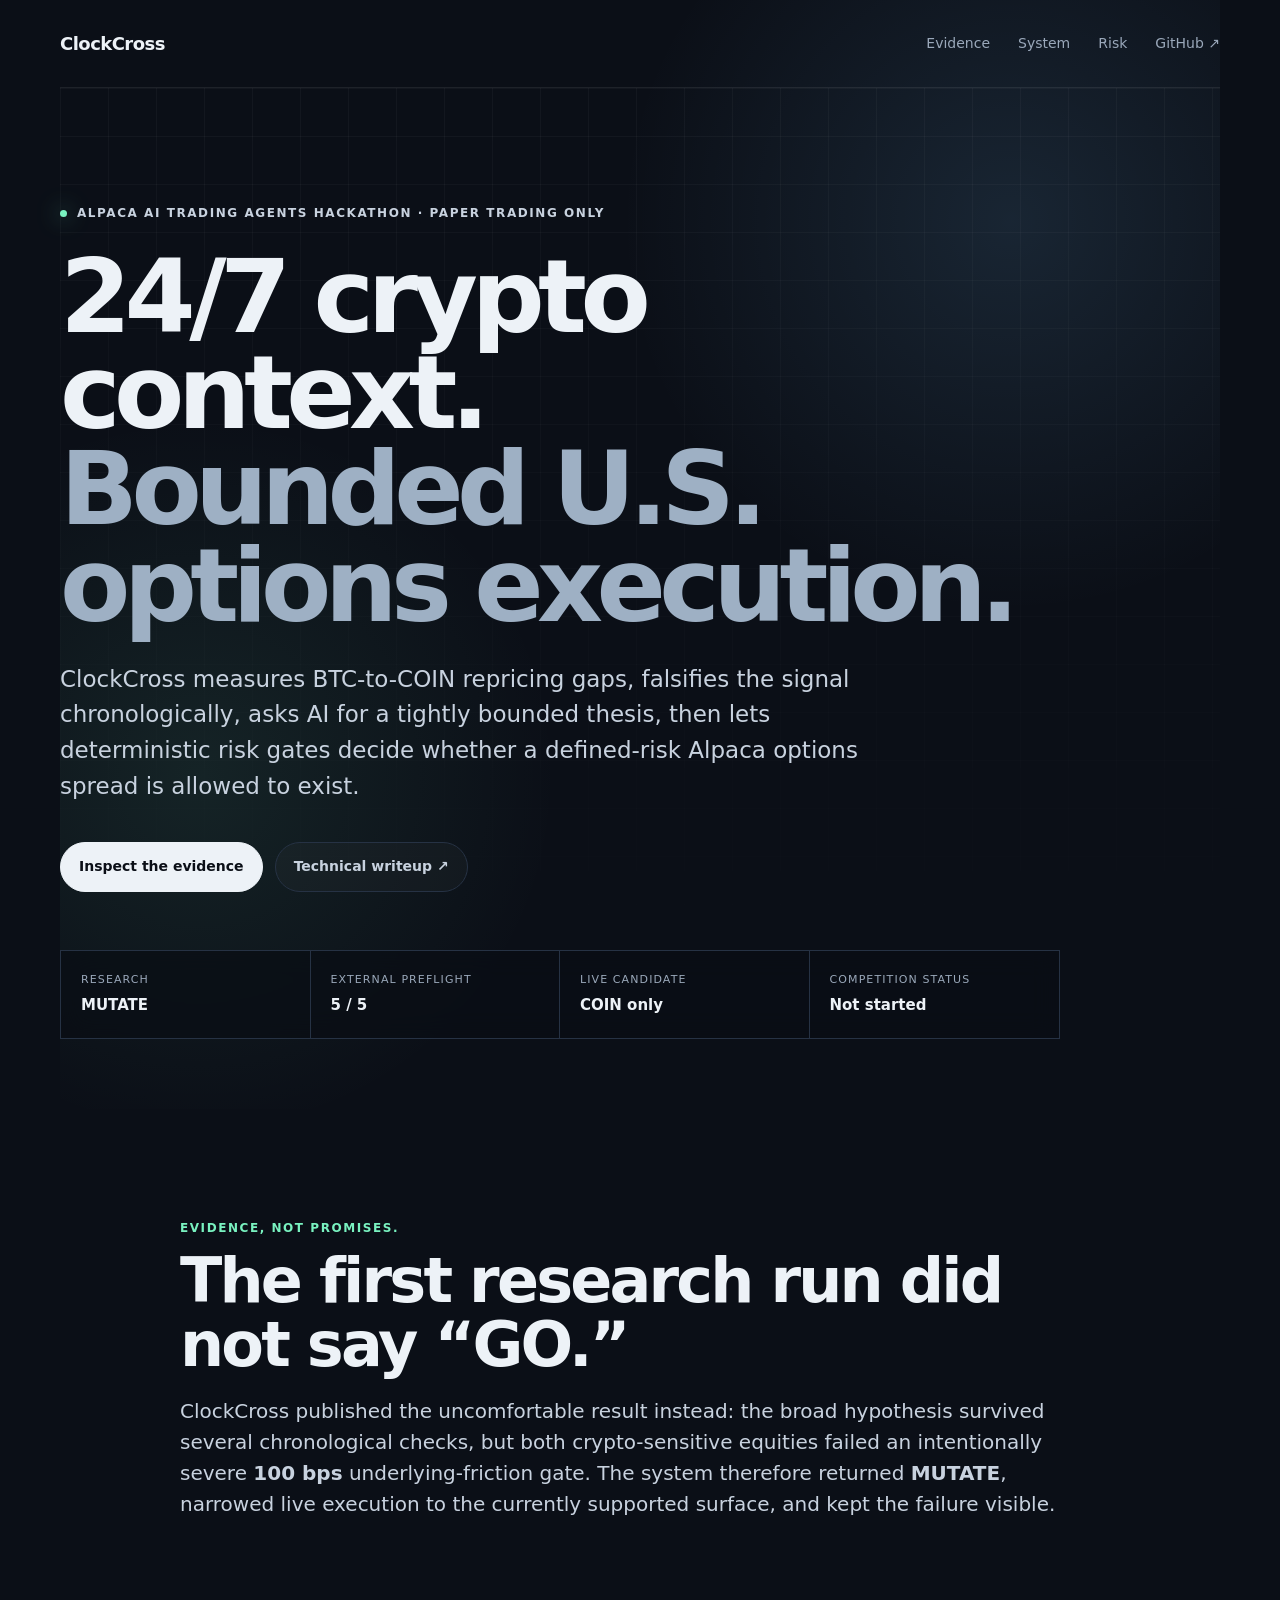
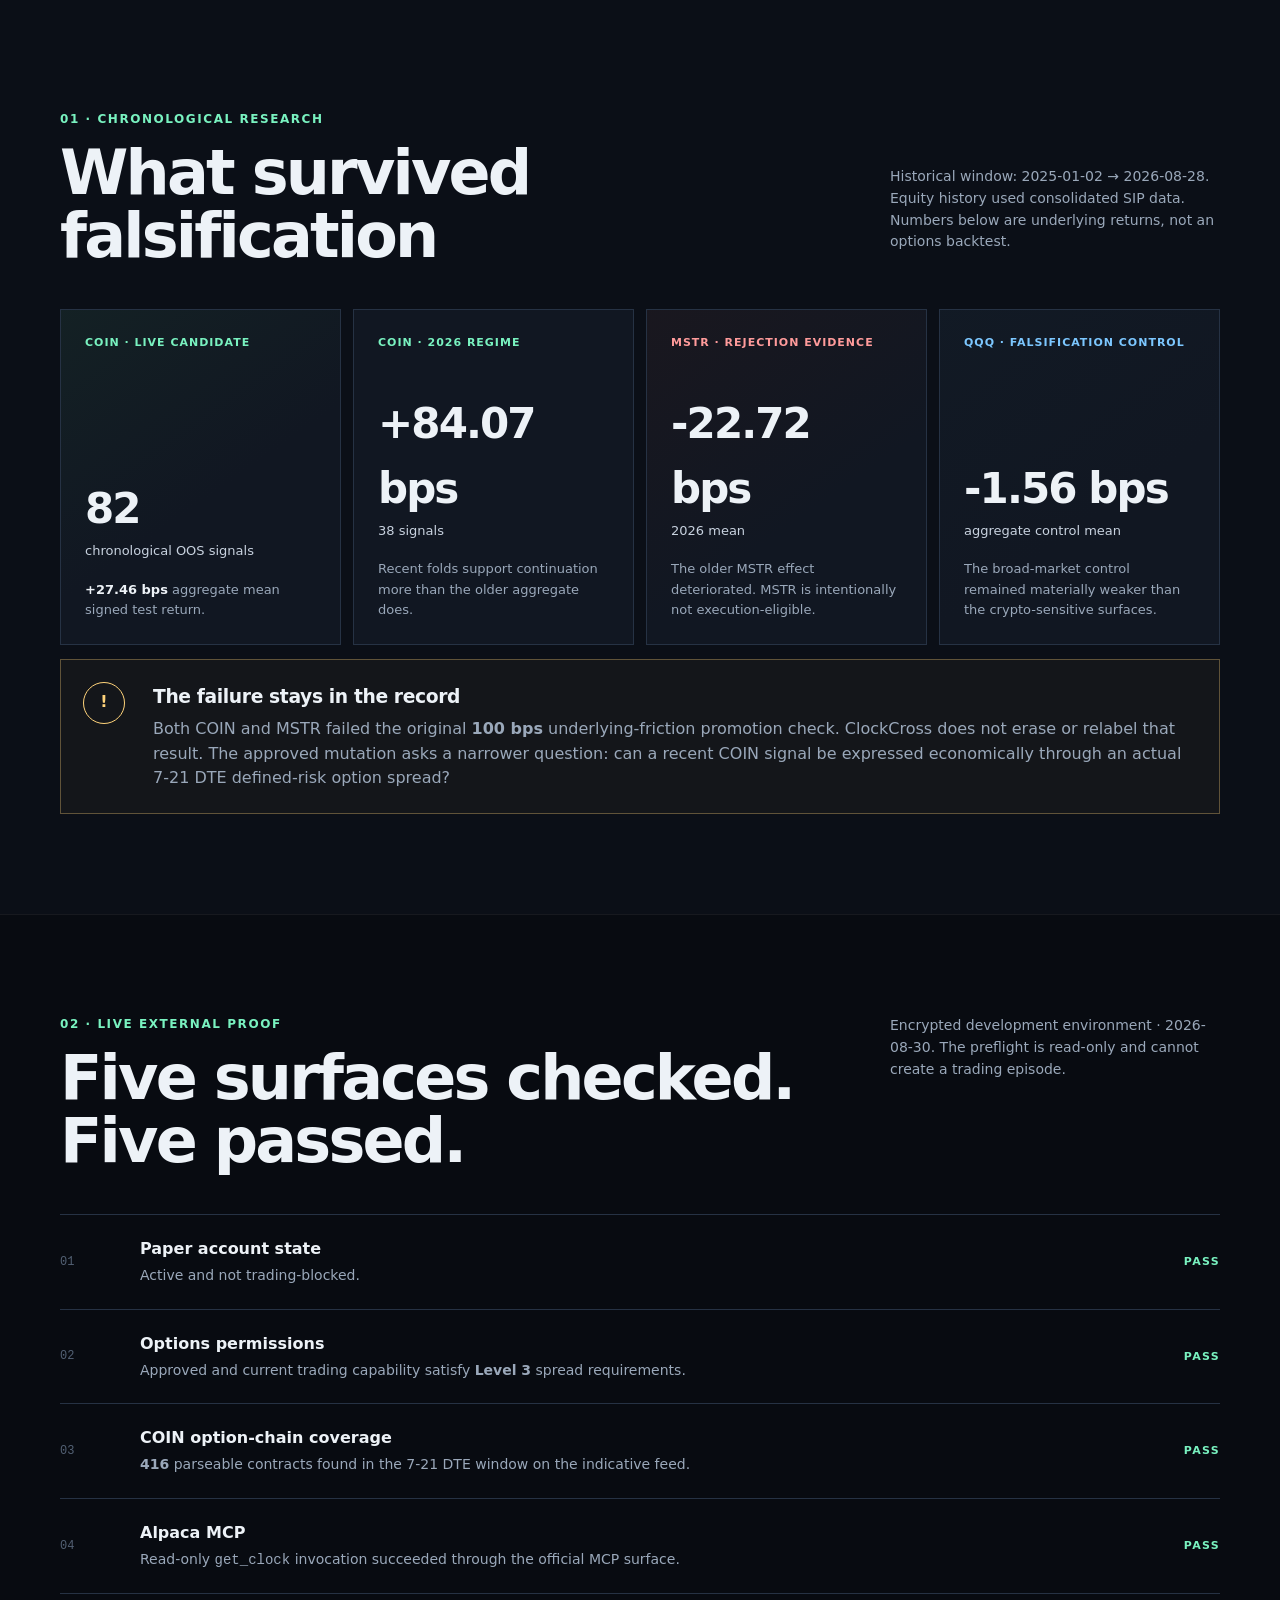
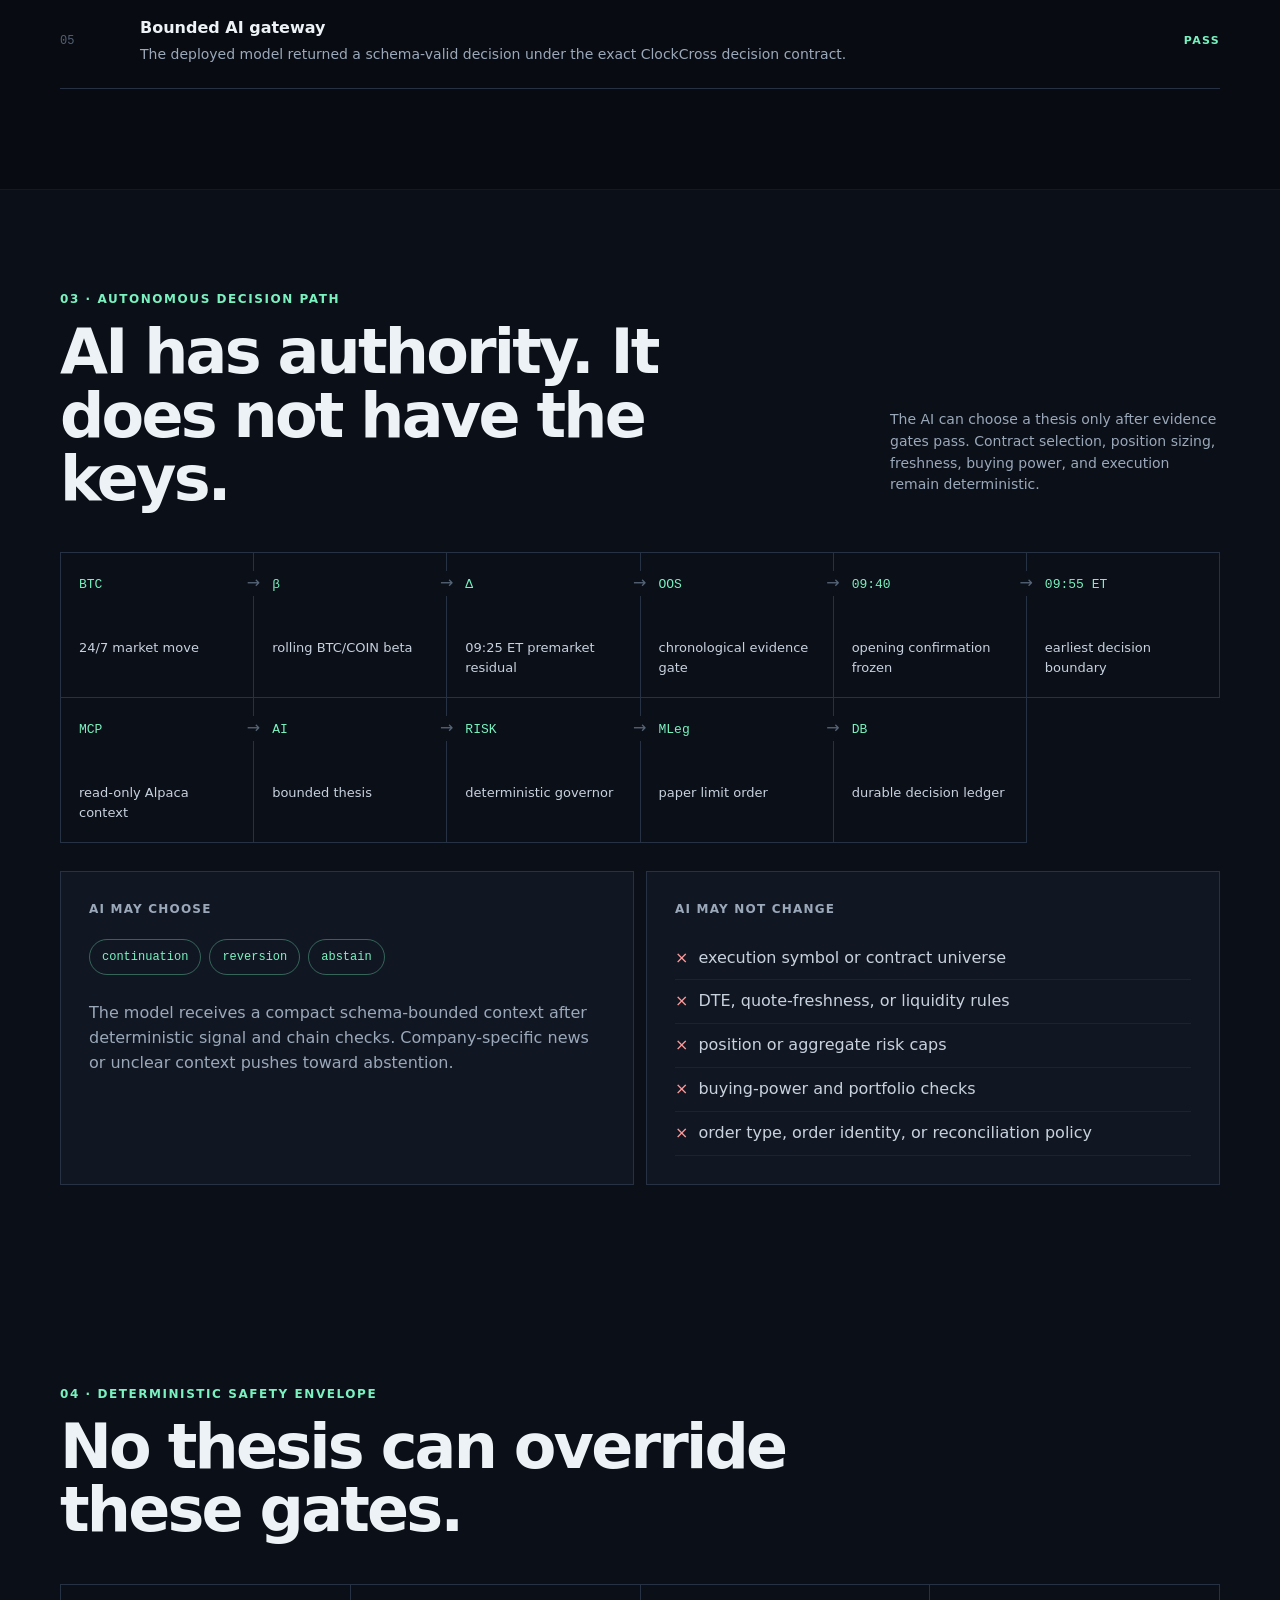
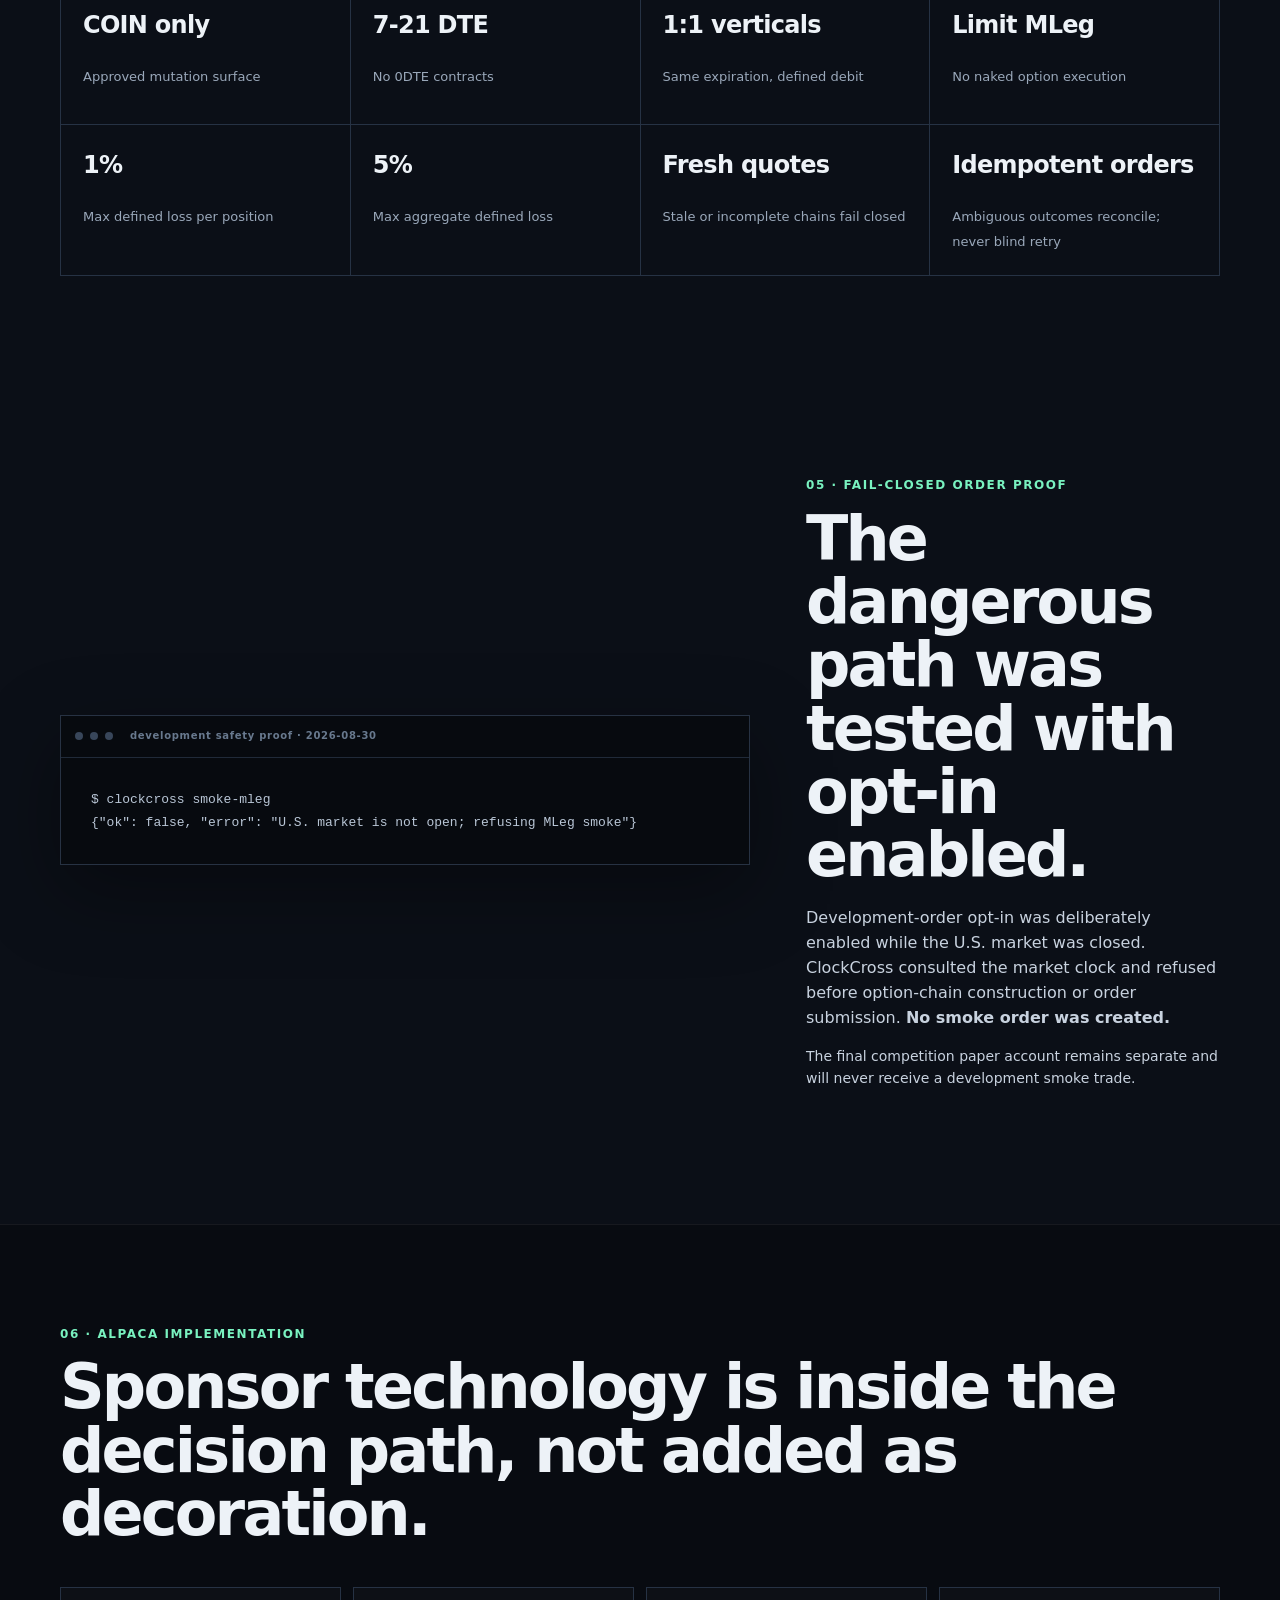
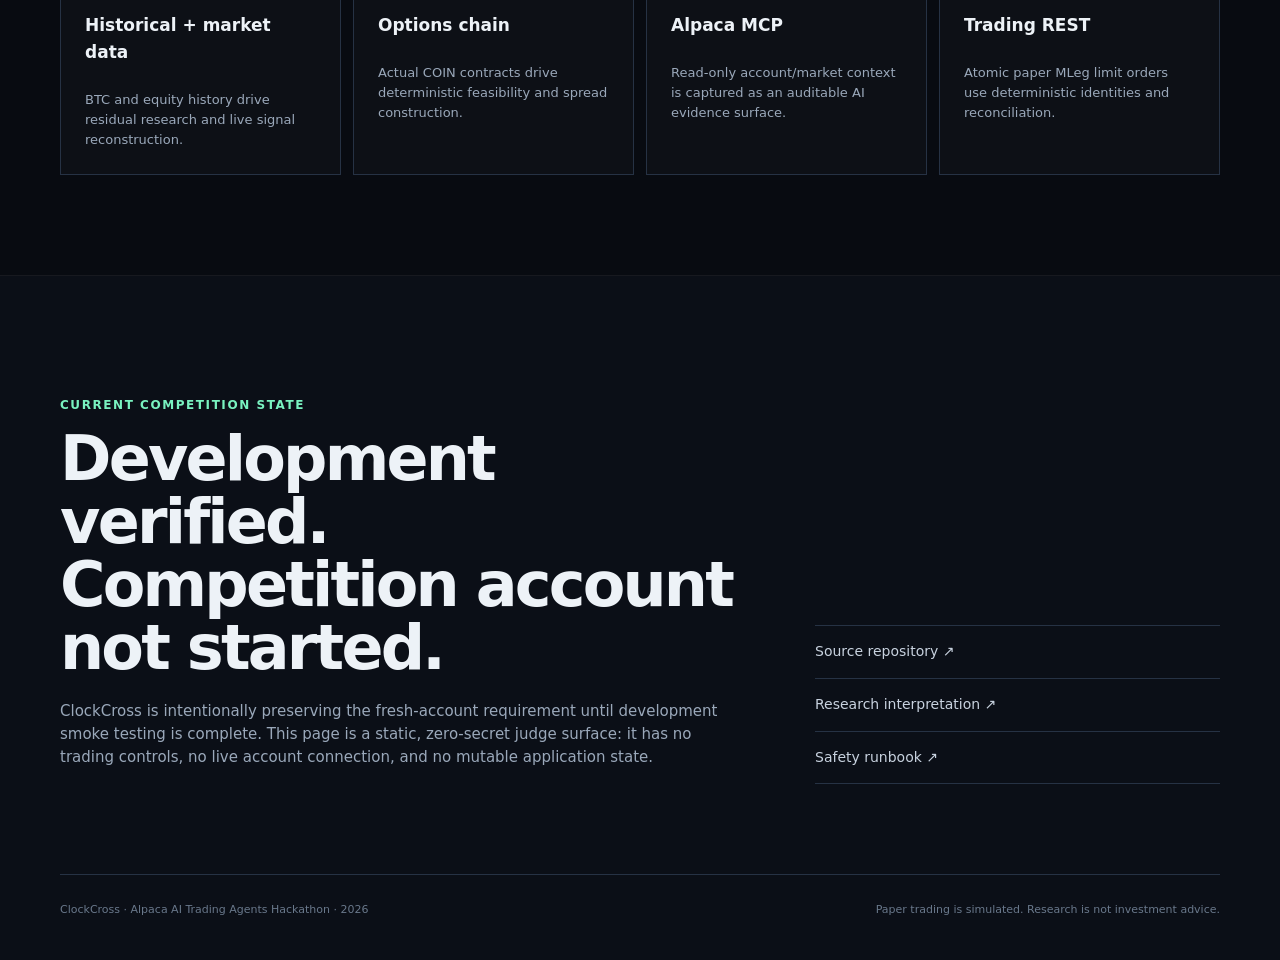
==== deploy/cloudflare-demo/public/index.html @ ad6d2a47 "feat: add zero-secret Cloudflare judge demo" ====
<!doctype html>
<html lang="en">
<head>
  <meta charset="utf-8">
  <meta name="viewport" content="width=device-width, initial-scale=1">
  <meta name="description" content="ClockCross: an evidence-first autonomous COIN options agent built for the Alpaca AI Trading Agents Hackathon.">
  <meta name="theme-color" content="#0b0f17">
  <title>ClockCross — Evidence-First Autonomous Options Agent</title>
  <link rel="stylesheet" href="./styles.css">
</head>
<body>
  <main>
    <header class="hero shell">
      <nav class="topbar" aria-label="Project links">
        <a class="brand" href="#top" aria-label="ClockCross home">ClockCross</a>
        <div class="nav-links">
          <a href="#evidence">Evidence</a>
          <a href="#system">System</a>
          <a href="#risk">Risk</a>
          <a href="https://github.com/AKzar1el/clockcross" rel="noreferrer">GitHub ↗</a>
        </div>
      </nav>

      <section id="top" class="hero-copy">
        <div class="eyebrow"><span class="dot"></span> Alpaca AI Trading Agents Hackathon · paper trading only</div>
        <h1>24/7 crypto context.<br><span>Bounded U.S. options execution.</span></h1>
        <p class="lede">ClockCross measures BTC-to-COIN repricing gaps, falsifies the signal chronologically, asks AI for a tightly bounded thesis, then lets deterministic risk gates decide whether a defined-risk Alpaca options spread is allowed to exist.</p>
        <div class="hero-actions">
          <a class="primary" href="#evidence">Inspect the evidence</a>
          <a class="secondary" href="https://github.com/AKzar1el/clockcross/blob/feat/clockcross-core/docs/ONE_PAGE_WRITEUP.md" rel="noreferrer">Technical writeup ↗</a>
        </div>
        <div class="status-strip" aria-label="Project status">
          <div><span class="label">Research</span><strong>MUTATE</strong></div>
          <div><span class="label">External preflight</span><strong>5 / 5</strong></div>
          <div><span class="label">Live candidate</span><strong>COIN only</strong></div>
          <div><span class="label">Competition status</span><strong>Not started</strong></div>
        </div>
      </section>
    </header>

    <section class="shell statement">
      <p class="kicker">Evidence, not promises.</p>
      <h2>The first research run did not say “GO.”</h2>
      <p>ClockCross published the uncomfortable result instead: the broad hypothesis survived several chronological checks, but both crypto-sensitive equities failed an intentionally severe <strong>100 bps</strong> underlying-friction gate. The system therefore returned <strong>MUTATE</strong>, narrowed live execution to the currently supported surface, and kept the failure visible.</p>
    </section>

    <section id="evidence" class="shell section">
      <div class="section-head">
        <div>
          <p class="kicker">01 · Chronological research</p>
          <h2>What survived falsification</h2>
        </div>
        <p class="section-note">Historical window: 2025-01-02 → 2026-08-28. Equity history used consolidated SIP data. Numbers below are underlying returns, not an options backtest.</p>
      </div>

      <div class="metric-grid">
        <article class="metric featured">
          <span class="metric-tag positive">COIN · live candidate</span>
          <strong>82</strong>
          <span>chronological OOS signals</span>
          <p><b>+27.46 bps</b> aggregate mean signed test return.</p>
        </article>
        <article class="metric">
          <span class="metric-tag positive">COIN · 2026 regime</span>
          <strong>+84.07 bps</strong>
          <span>38 signals</span>
          <p>Recent folds support continuation more than the older aggregate does.</p>
        </article>
        <article class="metric negative-card">
          <span class="metric-tag negative">MSTR · rejection evidence</span>
          <strong>-22.72 bps</strong>
          <span>2026 mean</span>
          <p>The older MSTR effect deteriorated. MSTR is intentionally not execution-eligible.</p>
        </article>
        <article class="metric control-card">
          <span class="metric-tag neutral">QQQ · falsification control</span>
          <strong>-1.56 bps</strong>
          <span>aggregate control mean</span>
          <p>The broad-market control remained materially weaker than the crypto-sensitive surfaces.</p>
        </article>
      </div>

      <div class="disclosure">
        <div class="disclosure-icon">!</div>
        <div>
          <h3>The failure stays in the record</h3>
          <p>Both COIN and MSTR failed the original <strong>100 bps</strong> underlying-friction promotion check. ClockCross does not erase or relabel that result. The approved mutation asks a narrower question: can a recent COIN signal be expressed economically through an actual 7-21 DTE defined-risk option spread?</p>
        </div>
      </div>
    </section>

    <section class="dark-band">
      <div class="shell section">
        <div class="section-head compact">
          <div>
            <p class="kicker">02 · Live external proof</p>
            <h2>Five surfaces checked. Five passed.</h2>
          </div>
          <p class="section-note">Encrypted development environment · 2026-08-30. The preflight is read-only and cannot create a trading episode.</p>
        </div>
        <div class="proof-list">
          <div class="proof"><span>01</span><div><strong>Paper account state</strong><p>Active and not trading-blocked.</p></div><em>PASS</em></div>
          <div class="proof"><span>02</span><div><strong>Options permissions</strong><p>Approved and current trading capability satisfy <b>Level 3</b> spread requirements.</p></div><em>PASS</em></div>
          <div class="proof"><span>03</span><div><strong>COIN option-chain coverage</strong><p><b>416</b> parseable contracts found in the 7-21 DTE window on the indicative feed.</p></div><em>PASS</em></div>
          <div class="proof"><span>04</span><div><strong>Alpaca MCP</strong><p>Read-only <code>get_clock</code> invocation succeeded through the official MCP surface.</p></div><em>PASS</em></div>
          <div class="proof"><span>05</span><div><strong>Bounded AI gateway</strong><p>The deployed model returned a schema-valid decision under the exact ClockCross decision contract.</p></div><em>PASS</em></div>
        </div>
      </div>
    </section>

    <section id="system" class="shell section">
      <div class="section-head">
        <div>
          <p class="kicker">03 · Autonomous decision path</p>
          <h2>AI has authority. It does not have the keys.</h2>
        </div>
        <p class="section-note">The AI can choose a thesis only after evidence gates pass. Contract selection, position sizing, freshness, buying power, and execution remain deterministic.</p>
      </div>

      <ol class="flow" aria-label="ClockCross decision architecture">
        <li><span>BTC</span><p>24/7 market move</p></li>
        <li><span>β</span><p>rolling BTC/COIN beta</p></li>
        <li><span>Δ</span><p>09:25 ET premarket residual</p></li>
        <li><span>OOS</span><p>chronological evidence gate</p></li>
        <li><span>09:40</span><p>opening confirmation frozen</p></li>
        <li><span>09:55 ET</span><p>earliest decision boundary</p></li>
        <li><span>MCP</span><p>read-only Alpaca context</p></li>
        <li><span>AI</span><p>bounded thesis</p></li>
        <li><span>RISK</span><p>deterministic governor</p></li>
        <li><span>MLeg</span><p>paper limit order</p></li>
        <li><span>DB</span><p>durable decision ledger</p></li>
      </ol>

      <div class="authority-grid">
        <article>
          <p class="mini-title">AI may choose</p>
          <div class="pill-row"><span>continuation</span><span>reversion</span><span>abstain</span></div>
          <p>The model receives a compact schema-bounded context after deterministic signal and chain checks. Company-specific news or unclear context pushes toward abstention.</p>
        </article>
        <article>
          <p class="mini-title">AI may not change</p>
          <ul class="clean-list">
            <li>execution symbol or contract universe</li>
            <li>DTE, quote-freshness, or liquidity rules</li>
            <li>position or aggregate risk caps</li>
            <li>buying-power and portfolio checks</li>
            <li>order type, order identity, or reconciliation policy</li>
          </ul>
        </article>
      </div>
    </section>

    <section id="risk" class="shell section">
      <div class="section-head">
        <div>
          <p class="kicker">04 · Deterministic safety envelope</p>
          <h2>No thesis can override these gates.</h2>
        </div>
      </div>
      <div class="risk-grid">
        <div><strong>COIN only</strong><span>Approved mutation surface</span></div>
        <div><strong>7-21 DTE</strong><span>No 0DTE contracts</span></div>
        <div><strong>1:1 verticals</strong><span>Same expiration, defined debit</span></div>
        <div><strong>Limit MLeg</strong><span>No naked option execution</span></div>
        <div><strong>1%</strong><span>Max defined loss per position</span></div>
        <div><strong>5%</strong><span>Max aggregate defined loss</span></div>
        <div><strong>Fresh quotes</strong><span>Stale or incomplete chains fail closed</span></div>
        <div><strong>Idempotent orders</strong><span>Ambiguous outcomes reconcile; never blind retry</span></div>
      </div>
    </section>

    <section class="shell section safety-proof">
      <div class="terminal" aria-label="Closed-market safety proof">
        <div class="terminal-top"><span></span><span></span><span></span><b>development safety proof · 2026-08-30</b></div>
        <pre><code>$ clockcross smoke-mleg
{"ok": false, "error": "U.S. market is not open; refusing MLeg smoke"}</code></pre>
      </div>
      <div class="safety-copy">
        <p class="kicker">05 · Fail-closed order proof</p>
        <h2>The dangerous path was tested with opt-in enabled.</h2>
        <p>Development-order opt-in was deliberately enabled while the U.S. market was closed. ClockCross consulted the market clock and refused before option-chain construction or order submission. <strong>No smoke order was created.</strong></p>
        <p class="muted">The final competition paper account remains separate and will never receive a development smoke trade.</p>
      </div>
    </section>

    <section class="dark-band sponsor-band">
      <div class="shell section">
        <p class="kicker">06 · Alpaca implementation</p>
        <h2>Sponsor technology is inside the decision path, not added as decoration.</h2>
        <div class="sponsor-grid">
          <article><strong>Historical + market data</strong><p>BTC and equity history drive residual research and live signal reconstruction.</p></article>
          <article><strong>Options chain</strong><p>Actual COIN contracts drive deterministic feasibility and spread construction.</p></article>
          <article><strong>Alpaca MCP</strong><p>Read-only account/market context is captured as an auditable AI evidence surface.</p></article>
          <article><strong>Trading REST</strong><p>Atomic paper MLeg limit orders use deterministic identities and reconciliation.</p></article>
        </div>
      </div>
    </section>

    <section class="shell final-section">
      <div>
        <p class="kicker">Current competition state</p>
        <h2>Development verified.<br>Competition account not started.</h2>
        <p>ClockCross is intentionally preserving the fresh-account requirement until development smoke testing is complete. This page is a static, zero-secret judge surface: it has no trading controls, no live account connection, and no mutable application state.</p>
      </div>
      <div class="final-links">
        <a href="https://github.com/AKzar1el/clockcross" rel="noreferrer">Source repository ↗</a>
        <a href="https://github.com/AKzar1el/clockcross/blob/feat/clockcross-core/docs/research/2026-08-29-initial-alpaca-run.md" rel="noreferrer">Research interpretation ↗</a>
        <a href="https://github.com/AKzar1el/clockcross/blob/feat/clockcross-core/docs/OPERATIONS.md" rel="noreferrer">Safety runbook ↗</a>
      </div>
    </section>

    <footer class="shell footer">
      <span>ClockCross · Alpaca AI Trading Agents Hackathon · 2026</span>
      <span>Paper trading is simulated. Research is not investment advice.</span>
    </footer>
  </main>
</body>
</html>
---- deploy/cloudflare-demo/public/styles.css ----
:root {
  color-scheme: dark;
  --bg: #0b0f17;
  --panel: #111722;
  --panel-2: #161e2c;
  --text: #edf2f7;
  --muted: #9aa8ba;
  --line: #263244;
  --soft: #c8d2df;
  --accent: #79f2c0;
  --accent-2: #7cc7ff;
  --danger: #ff9b9b;
  --warning: #ffd37a;
  --max: 1160px;
}

* { box-sizing: border-box; }
html { scroll-behavior: smooth; }
body {
  margin: 0;
  background: var(--bg);
  color: var(--text);
  font-family: Inter, ui-sans-serif, system-ui, -apple-system, BlinkMacSystemFont, "Segoe UI", sans-serif;
  line-height: 1.55;
  -webkit-font-smoothing: antialiased;
}

a { color: inherit; text-decoration: none; }
a:hover { color: var(--accent); }
code, pre { font-family: "SFMono-Regular", Consolas, "Liberation Mono", monospace; }

.shell { width: min(calc(100% - 40px), var(--max)); margin-inline: auto; }
.hero {
  min-height: 760px;
  position: relative;
  display: flex;
  flex-direction: column;
  background:
    radial-gradient(circle at 82% 20%, rgba(124, 199, 255, .12), transparent 30%),
    radial-gradient(circle at 12% 70%, rgba(121, 242, 192, .09), transparent 28%);
}
.hero::before {
  content: "";
  position: absolute;
  inset: 88px 0 0;
  pointer-events: none;
  background-image: linear-gradient(rgba(255,255,255,.035) 1px, transparent 1px), linear-gradient(90deg, rgba(255,255,255,.035) 1px, transparent 1px);
  background-size: 48px 48px;
  mask-image: linear-gradient(to bottom, black, transparent 92%);
}
.topbar {
  height: 88px;
  display: flex;
  align-items: center;
  justify-content: space-between;
  border-bottom: 1px solid rgba(255,255,255,.08);
  position: relative;
  z-index: 2;
}
.brand { font-size: 18px; font-weight: 760; letter-spacing: -.03em; }
.nav-links { display: flex; gap: 28px; align-items: center; color: var(--muted); font-size: 14px; }
.hero-copy { position: relative; z-index: 1; padding: 112px 0 70px; max-width: 1000px; }
.eyebrow, .kicker {
  text-transform: uppercase;
  letter-spacing: .13em;
  font-size: 12px;
  font-weight: 750;
  color: var(--accent);
}
.eyebrow { display: inline-flex; align-items: center; gap: 10px; color: var(--soft); }
.dot { width: 7px; height: 7px; border-radius: 50%; background: var(--accent); box-shadow: 0 0 22px rgba(121,242,192,.8); }
h1, h2, h3, p { margin-top: 0; }
h1 {
  margin: 24px 0 28px;
  max-width: 1000px;
  font-size: clamp(52px, 8vw, 104px);
  line-height: .94;
  letter-spacing: -.065em;
  font-weight: 720;
}
h1 span { color: #9eb0c4; }
h2 { font-size: clamp(34px, 5vw, 62px); line-height: 1.02; letter-spacing: -.045em; margin-bottom: 20px; }
h3 { letter-spacing: -.02em; }
.lede { max-width: 830px; color: var(--soft); font-size: clamp(18px, 2vw, 23px); line-height: 1.55; }
.hero-actions { display: flex; gap: 12px; margin: 38px 0 58px; flex-wrap: wrap; }
.primary, .secondary {
  padding: 13px 18px;
  border-radius: 999px;
  font-size: 14px;
  font-weight: 700;
  border: 1px solid var(--line);
}
.primary { background: var(--text); color: var(--bg); border-color: var(--text); }
.primary:hover { background: var(--accent); color: var(--bg); border-color: var(--accent); }
.secondary { color: var(--soft); background: rgba(255,255,255,.025); }
.status-strip {
  display: grid;
  grid-template-columns: repeat(4, 1fr);
  border: 1px solid var(--line);
  background: rgba(10,14,21,.74);
  backdrop-filter: blur(14px);
}
.status-strip > div { padding: 20px; border-right: 1px solid var(--line); }
.status-strip > div:last-child { border-right: 0; }
.label { display: block; color: var(--muted); font-size: 11px; text-transform: uppercase; letter-spacing: .1em; margin-bottom: 5px; }
.status-strip strong { font-size: 15px; }

.statement { padding: 110px 0 70px; max-width: 920px; }
.statement p:not(.kicker) { color: var(--soft); font-size: 20px; }
.section { padding: 100px 0; }
.section-head { display: grid; grid-template-columns: minmax(0, 1.4fr) minmax(280px, .6fr); gap: 60px; align-items: end; margin-bottom: 42px; }
.section-head.compact { align-items: start; }
.section-head h2 { margin-bottom: 0; }
.section-note { color: var(--muted); font-size: 14px; }
.metric-grid { display: grid; grid-template-columns: repeat(4, 1fr); gap: 12px; }
.metric {
  min-height: 285px;
  border: 1px solid var(--line);
  background: var(--panel);
  padding: 24px;
  display: flex;
  flex-direction: column;
}
.metric.featured { background: linear-gradient(145deg, rgba(121,242,192,.08), var(--panel) 55%); }
.metric.negative-card { background: linear-gradient(145deg, rgba(255,155,155,.06), var(--panel) 60%); }
.metric.control-card { background: linear-gradient(145deg, rgba(124,199,255,.06), var(--panel) 60%); }
.metric-tag { font-size: 11px; text-transform: uppercase; letter-spacing: .09em; font-weight: 800; margin-bottom: auto; }
.metric-tag.positive { color: var(--accent); }
.metric-tag.negative { color: var(--danger); }
.metric-tag.neutral { color: var(--accent-2); }
.metric > strong { font-size: 42px; letter-spacing: -.045em; margin-top: 40px; }
.metric > span:not(.metric-tag) { color: var(--soft); font-size: 13px; }
.metric p { color: var(--muted); font-size: 13px; margin: 18px 0 0; }
.metric p b { color: var(--text); }
.disclosure { margin-top: 14px; border: 1px solid rgba(255,211,122,.32); display: grid; grid-template-columns: 52px 1fr; gap: 18px; padding: 22px; background: rgba(255,211,122,.035); }
.disclosure-icon { width: 42px; height: 42px; border: 1px solid var(--warning); color: var(--warning); display: grid; place-items: center; border-radius: 50%; font-weight: 800; }
.disclosure h3 { margin: 0 0 6px; }
.disclosure p { color: var(--muted); margin: 0; }

.dark-band { background: #080b11; border-block: 1px solid rgba(255,255,255,.06); }
.proof-list { border-top: 1px solid var(--line); }
.proof { display: grid; grid-template-columns: 58px 1fr auto; gap: 22px; align-items: center; border-bottom: 1px solid var(--line); padding: 22px 0; }
.proof > span { color: #536174; font-family: monospace; font-size: 12px; }
.proof strong { display: block; margin-bottom: 3px; }
.proof p { color: var(--muted); margin: 0; font-size: 14px; }
.proof em { color: var(--accent); font-style: normal; font-size: 11px; letter-spacing: .12em; font-weight: 800; }

.flow { list-style: none; padding: 0; margin: 0; display: grid; grid-template-columns: repeat(6, 1fr); border-left: 1px solid var(--line); border-top: 1px solid var(--line); }
.flow li { min-height: 145px; border-right: 1px solid var(--line); border-bottom: 1px solid var(--line); padding: 18px; position: relative; }
.flow li::after { content: "→"; position: absolute; right: -7px; top: 18px; color: #556477; background: var(--bg); z-index: 1; }
.flow li:nth-child(6)::after, .flow li:last-child::after { display: none; }
.flow span { font-family: monospace; color: var(--accent); font-size: 13px; }
.flow p { margin: 42px 0 0; color: var(--soft); font-size: 13px; }
.authority-grid { display: grid; grid-template-columns: 1fr 1fr; gap: 12px; margin-top: 28px; }
.authority-grid article { padding: 28px; border: 1px solid var(--line); background: var(--panel); }
.mini-title { color: var(--muted); font-size: 12px; text-transform: uppercase; letter-spacing: .1em; font-weight: 800; }
.pill-row { display: flex; flex-wrap: wrap; gap: 8px; margin: 20px 0 26px; }
.pill-row span { border: 1px solid rgba(121,242,192,.35); color: var(--accent); padding: 8px 12px; border-radius: 999px; font-family: monospace; font-size: 12px; }
.authority-grid article > p:last-child { color: var(--muted); margin-bottom: 0; }
.clean-list { padding: 0; margin: 18px 0 0; list-style: none; }
.clean-list li { color: var(--soft); padding: 9px 0; border-bottom: 1px solid rgba(255,255,255,.05); }
.clean-list li::before { content: "×"; color: var(--danger); margin-right: 10px; }

.risk-grid { display: grid; grid-template-columns: repeat(4, 1fr); border-top: 1px solid var(--line); border-left: 1px solid var(--line); }
.risk-grid div { min-height: 140px; padding: 22px; border-right: 1px solid var(--line); border-bottom: 1px solid var(--line); }
.risk-grid strong { display: block; font-size: 24px; letter-spacing: -.03em; margin-bottom: 20px; }
.risk-grid span { color: var(--muted); font-size: 13px; }
.safety-proof { display: grid; grid-template-columns: 1.25fr .75fr; gap: 56px; align-items: center; }
.terminal { border: 1px solid #273243; background: #070a0f; box-shadow: 0 26px 80px rgba(0,0,0,.35); }
.terminal-top { height: 42px; border-bottom: 1px solid #202a39; display: flex; align-items: center; gap: 7px; padding: 0 14px; }
.terminal-top span { width: 8px; height: 8px; border-radius: 50%; background: #38465a; }
.terminal-top b { margin-left: 10px; color: #68798e; font-size: 10px; font-weight: 600; letter-spacing: .07em; }
.terminal pre { margin: 0; padding: 30px; overflow-x: auto; white-space: pre-wrap; color: #b9c6d6; font-size: 13px; line-height: 1.8; }
.safety-copy p:not(.kicker) { color: var(--soft); }
.safety-copy .muted { color: var(--muted); font-size: 14px; }

.sponsor-band { margin-top: 20px; }
.sponsor-grid { display: grid; grid-template-columns: repeat(4, 1fr); gap: 12px; margin-top: 42px; }
.sponsor-grid article { border: 1px solid var(--line); padding: 24px; min-height: 180px; background: rgba(255,255,255,.018); }
.sponsor-grid strong { font-size: 17px; }
.sponsor-grid p { color: var(--muted); font-size: 13px; margin: 24px 0 0; }
.final-section { padding: 120px 0 90px; display: grid; grid-template-columns: 1.25fr .75fr; gap: 80px; align-items: end; }
.final-section > div:first-child > p:last-child { color: var(--muted); font-size: 15px; max-width: 730px; }
.final-links { display: flex; flex-direction: column; border-top: 1px solid var(--line); }
.final-links a { padding: 15px 0; border-bottom: 1px solid var(--line); color: var(--soft); font-size: 14px; }
.footer { padding: 26px 0 42px; border-top: 1px solid var(--line); display: flex; justify-content: space-between; gap: 30px; color: #69788b; font-size: 11px; }

@media (max-width: 900px) {
  .metric-grid, .sponsor-grid { grid-template-columns: 1fr 1fr; }
  .flow { grid-template-columns: repeat(3, 1fr); }
  .flow li:nth-child(3)::after, .flow li:nth-child(6)::after, .flow li:nth-child(9)::after { display: none; }
  .section-head, .safety-proof, .final-section { grid-template-columns: 1fr; gap: 28px; }
  .risk-grid { grid-template-columns: 1fr 1fr; }
  .status-strip { grid-template-columns: 1fr 1fr; }
  .status-strip > div:nth-child(2) { border-right: 0; }
  .status-strip > div:nth-child(-n+2) { border-bottom: 1px solid var(--line); }
}

@media (max-width: 620px) {
  .shell { width: min(calc(100% - 28px), var(--max)); }
  .hero { min-height: auto; }
  .topbar { height: 72px; }
  .nav-links a:not(:last-child) { display: none; }
  .hero-copy { padding: 72px 0 52px; }
  h1 { font-size: clamp(48px, 16vw, 72px); }
  .status-strip, .metric-grid, .authority-grid, .risk-grid, .sponsor-grid { grid-template-columns: 1fr; }
  .status-strip > div { border-right: 0; border-bottom: 1px solid var(--line); }
  .status-strip > div:last-child { border-bottom: 0; }
  .flow { grid-template-columns: 1fr 1fr; }
  .flow li:nth-child(odd)::after { display: block; }
  .flow li:nth-child(even)::after { display: none; }
  .section, .statement { padding: 72px 0; }
  .disclosure { grid-template-columns: 1fr; }
  .proof { grid-template-columns: 34px 1fr; }
  .proof em { grid-column: 2; }
  .footer { flex-direction: column; }
}
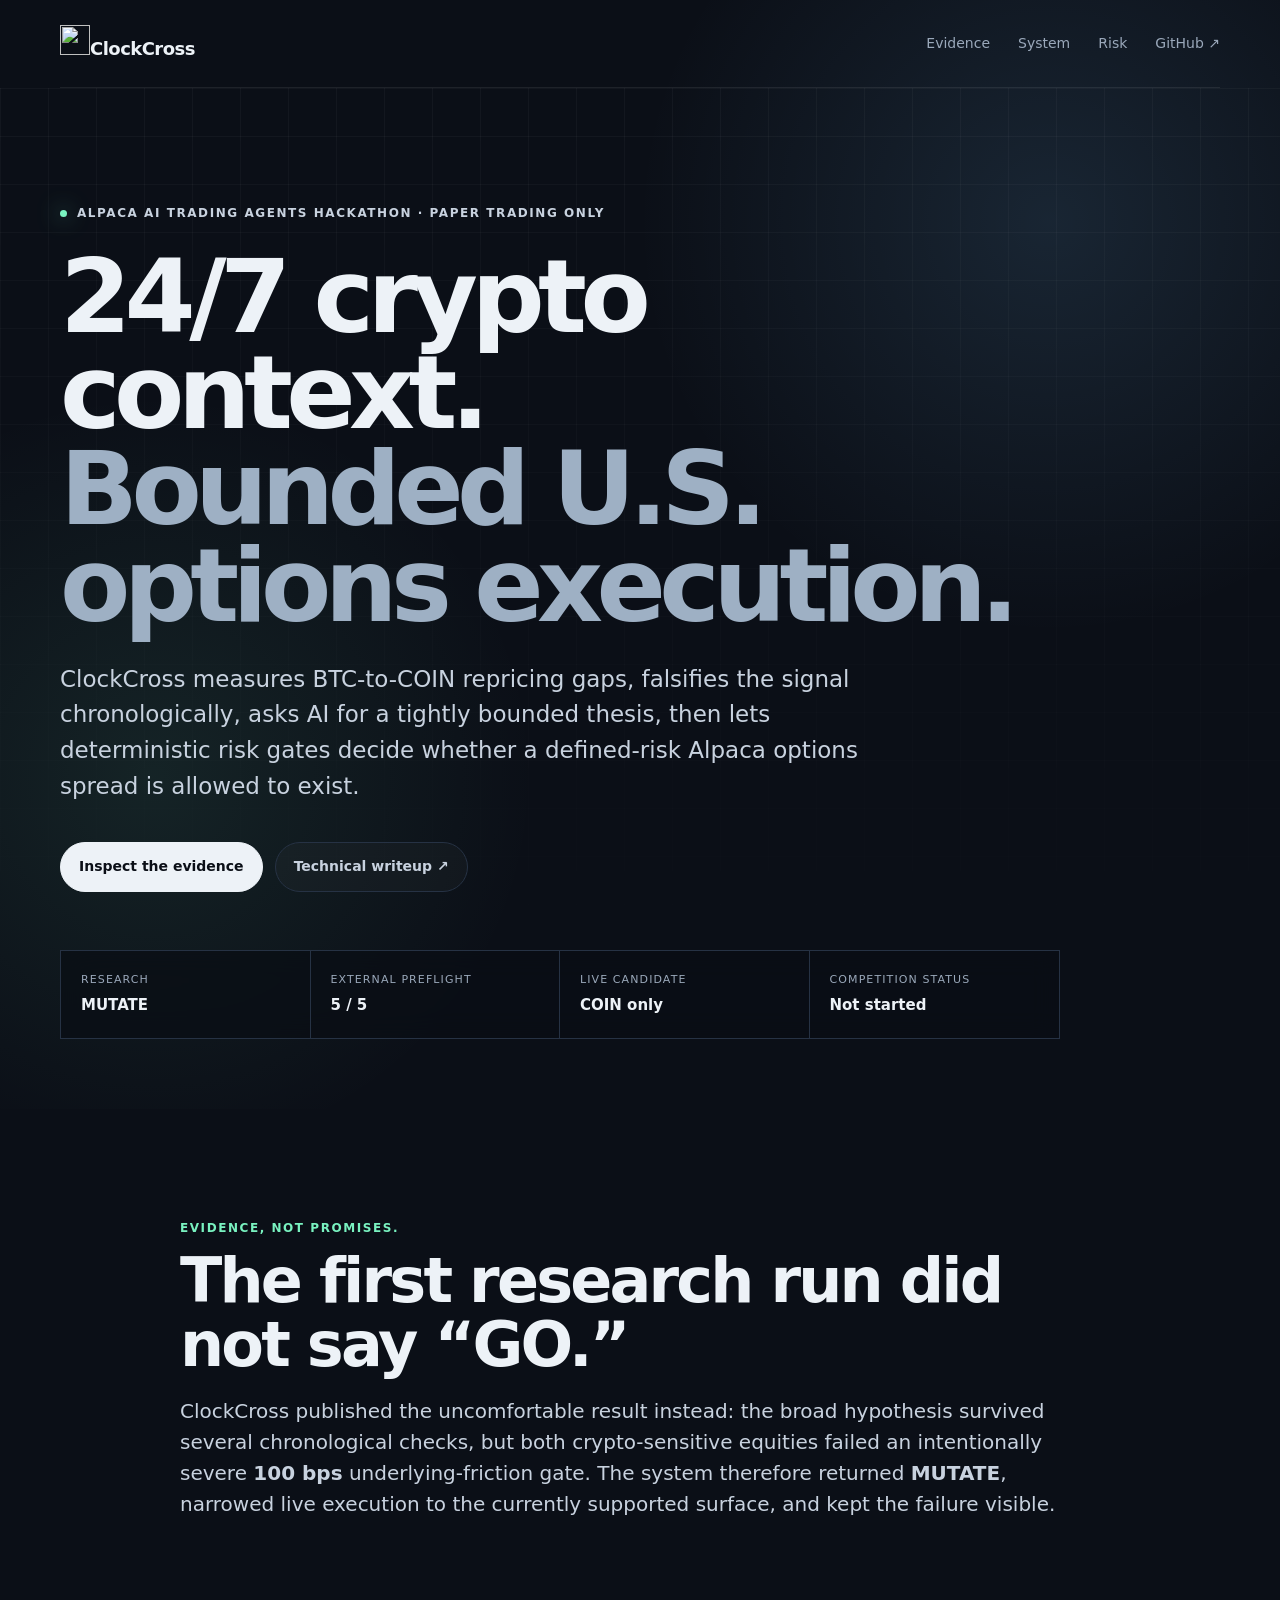
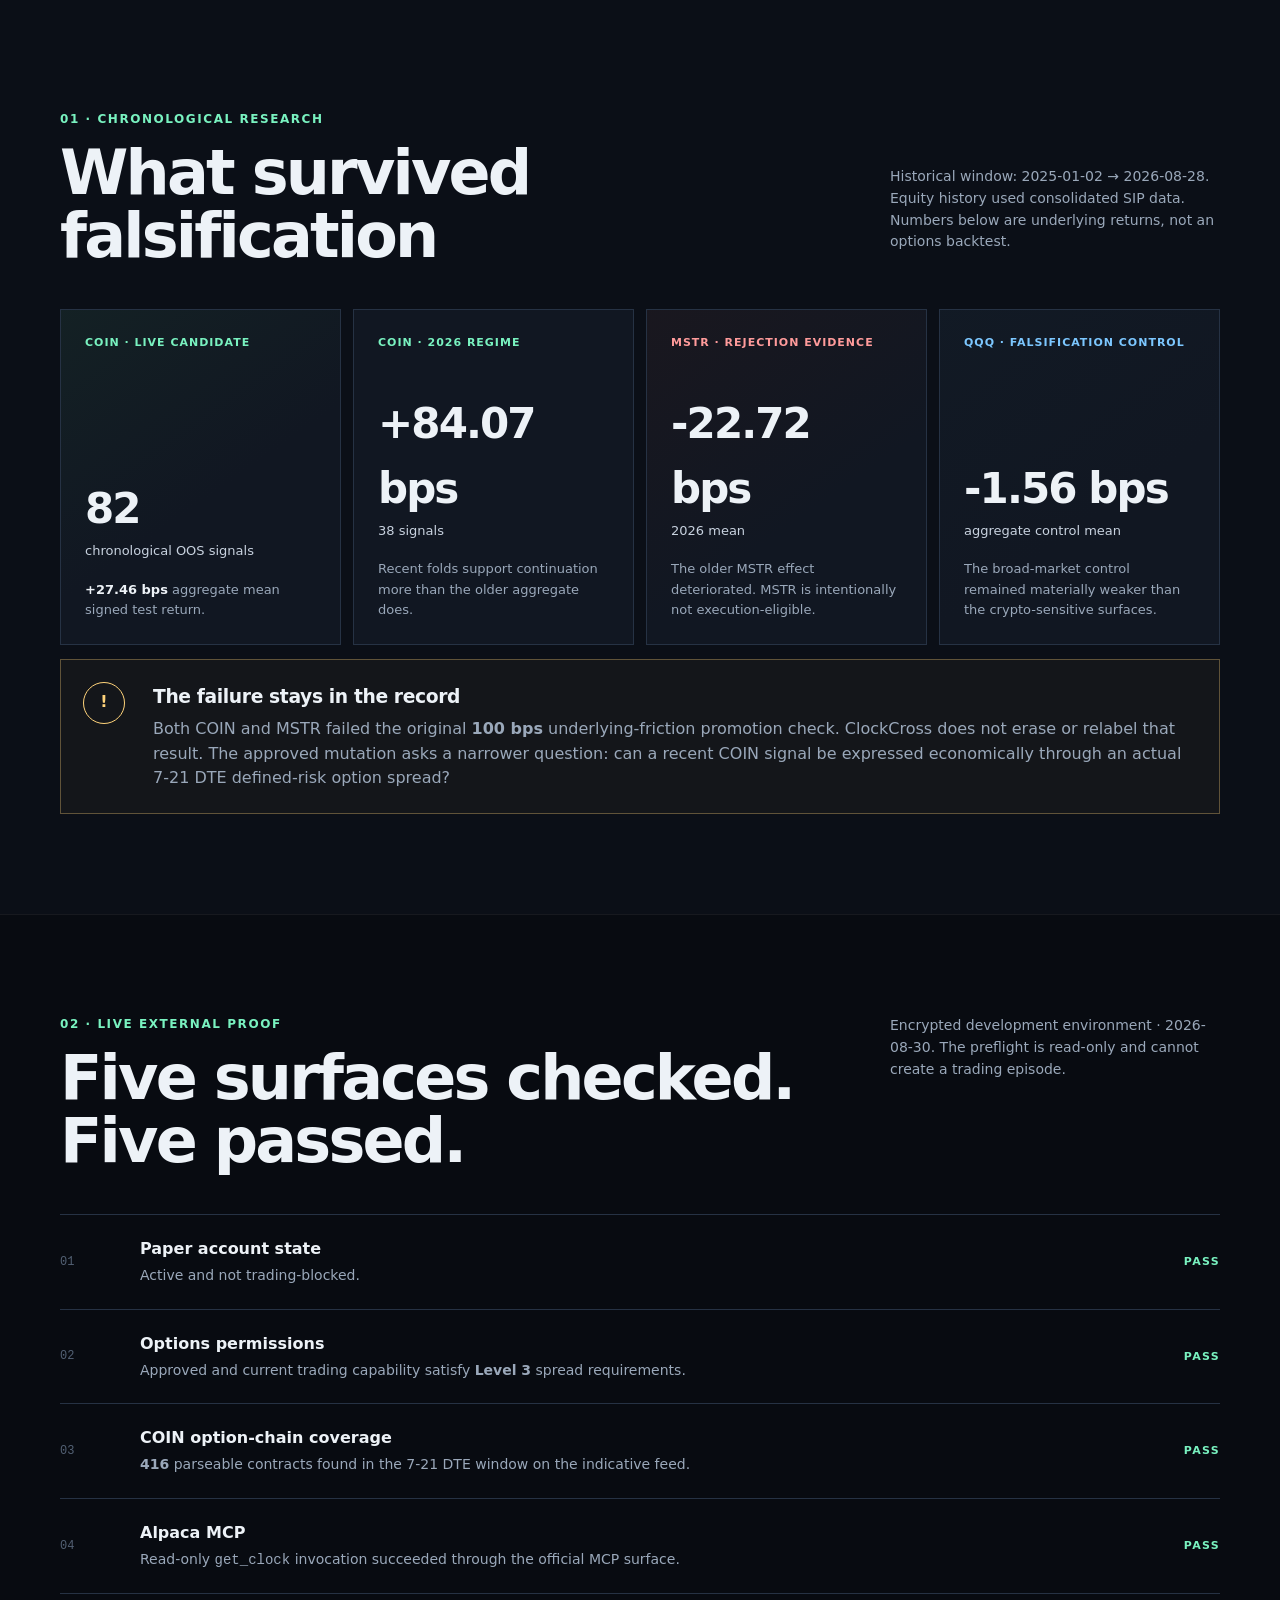
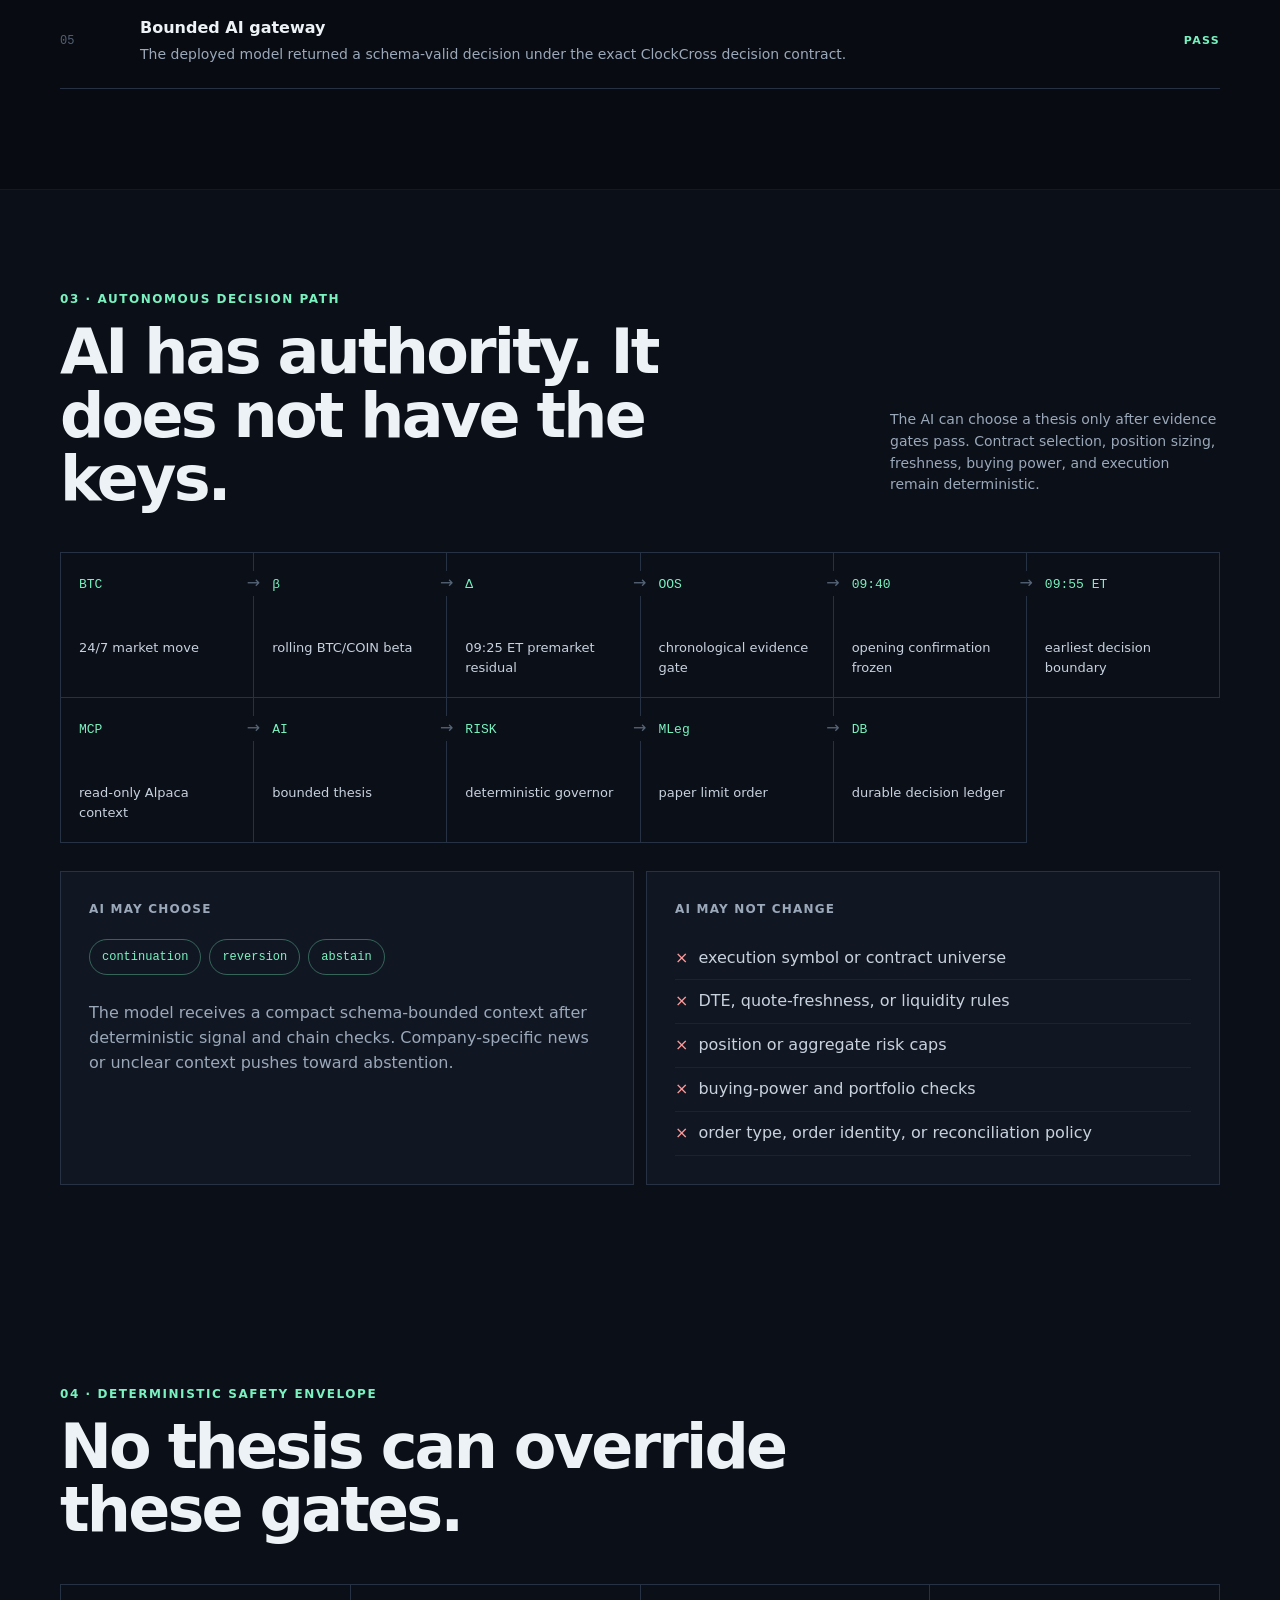
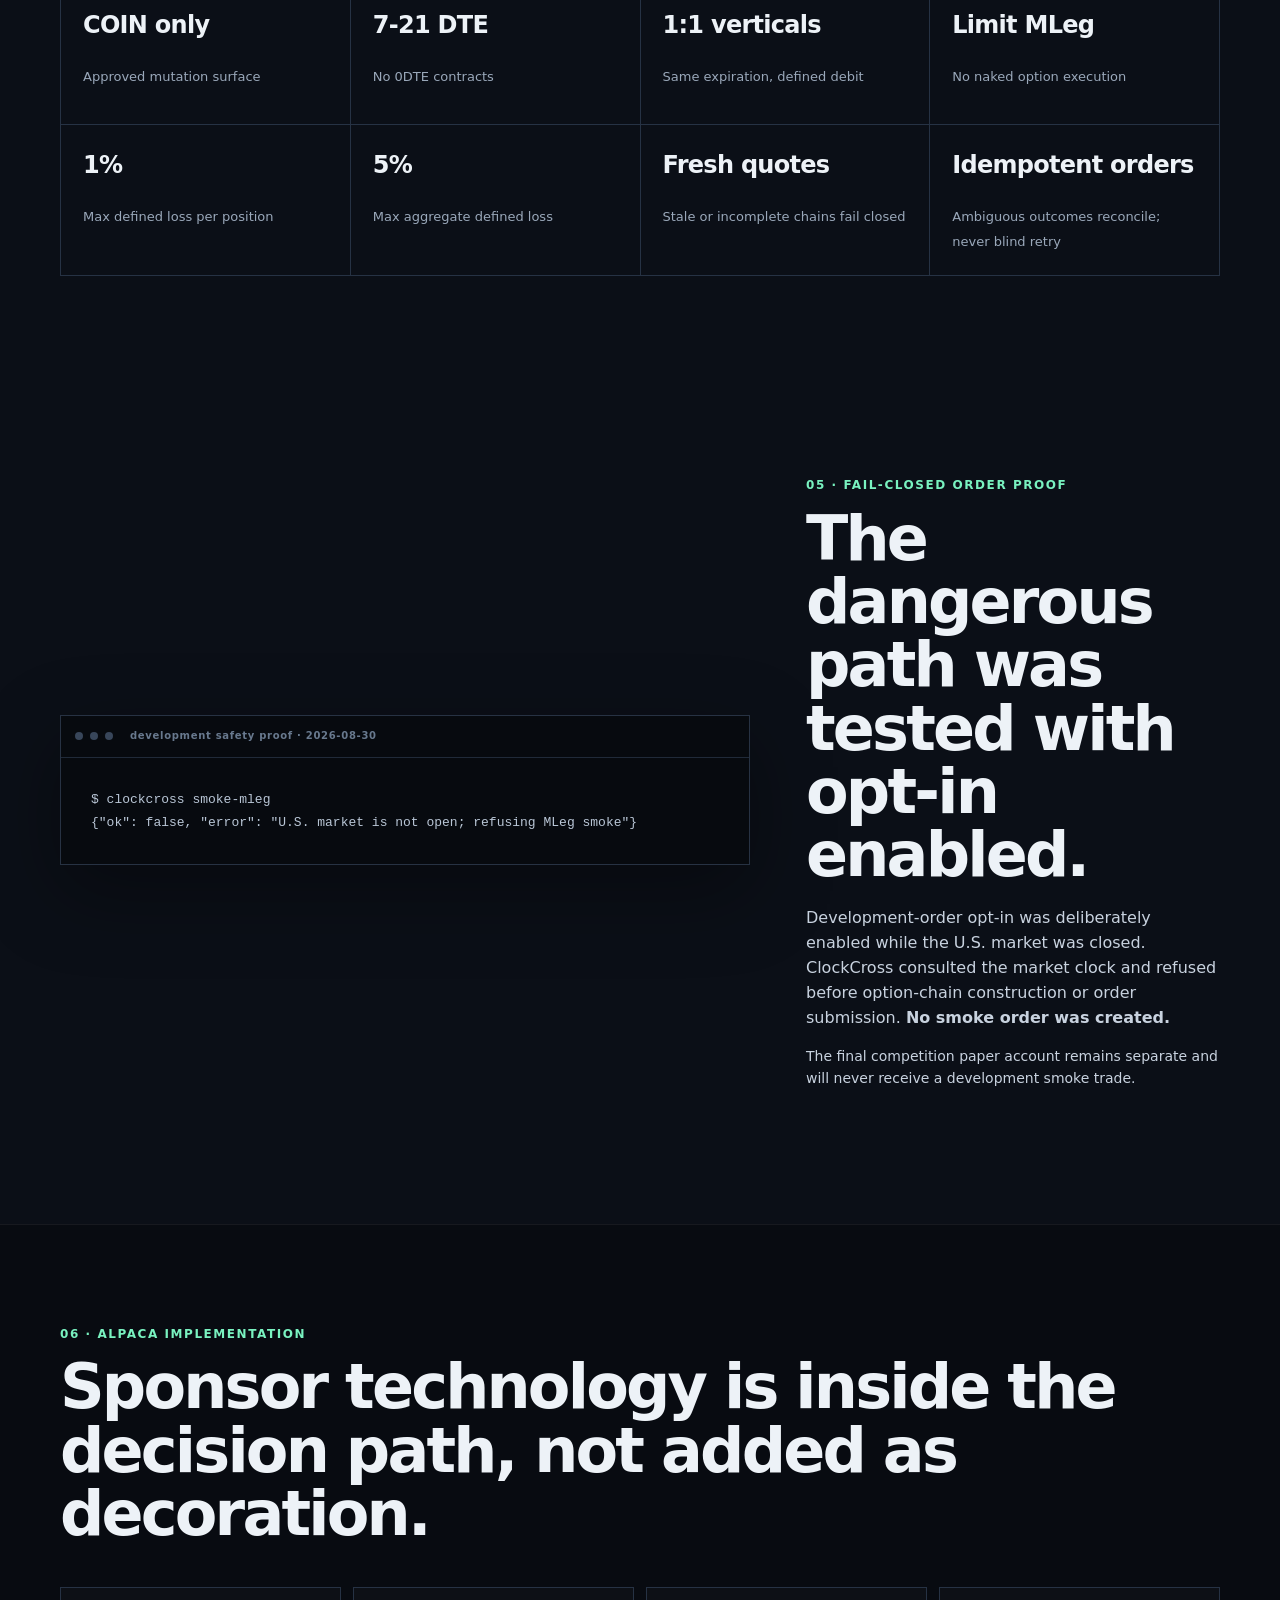
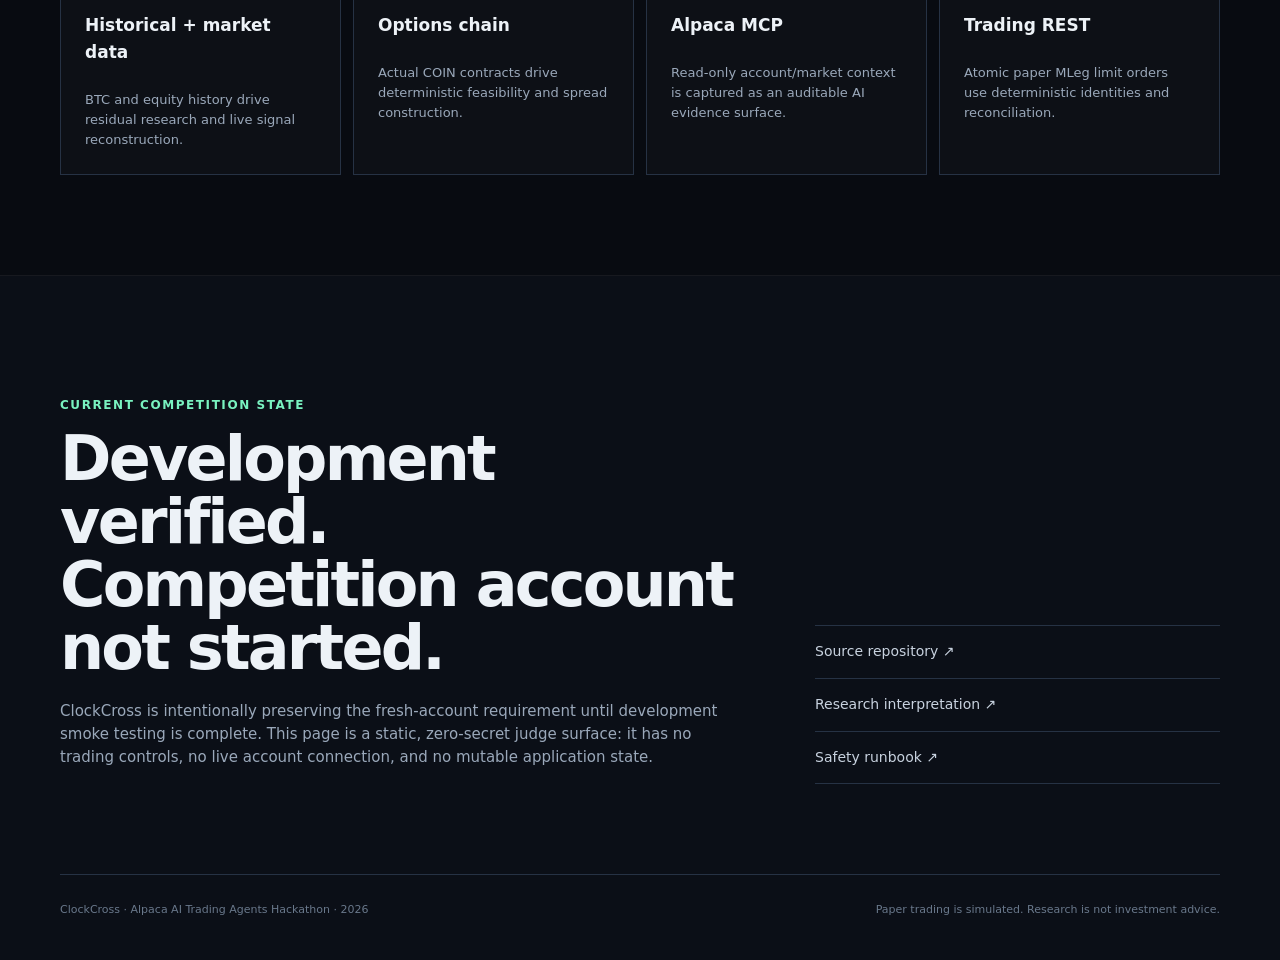
==== commit 2f361ee9: "fix: make ClockCross hero full bleed and wire branding" ====
--- a/deploy/cloudflare-demo/public/index.html
+++ b/deploy/cloudflare-demo/public/index.html
@@ -5,37 +5,60 @@
   <meta name="viewport" content="width=device-width, initial-scale=1">
   <meta name="description" content="ClockCross: an evidence-first autonomous COIN options agent built for the Alpaca AI Trading Agents Hackathon.">
   <meta name="theme-color" content="#0b0f17">
+  <meta name="color-scheme" content="dark">
+  <meta name="apple-mobile-web-app-title" content="ClockCross">
+  <meta name="robots" content="index,follow,max-image-preview:large">
+  <link rel="canonical" href="https://clockcross-demo.tomi-seregi99.workers.dev/">
+  <meta property="og:type" content="website">
+  <meta property="og:site_name" content="ClockCross">
+  <meta property="og:title" content="ClockCross — Evidence-First Autonomous Options Agent">
+  <meta property="og:description" content="24/7 crypto context. Bounded COIN options execution through chronological evidence, Alpaca MCP, deterministic risk, and paper MLeg orders.">
+  <meta property="og:url" content="https://clockcross-demo.tomi-seregi99.workers.dev/">
+  <meta property="og:image" content="https://clockcross-demo.tomi-seregi99.workers.dev/og-image.png">
+  <meta property="og:image:width" content="1200">
+  <meta property="og:image:height" content="630">
+  <meta property="og:image:alt" content="ClockCross — crypto-to-equity repricing with bounded COIN options execution">
+  <meta name="twitter:card" content="summary_large_image">
+  <meta name="twitter:title" content="ClockCross — Evidence-First Autonomous Options Agent">
+  <meta name="twitter:description" content="24/7 crypto context. Bounded COIN options execution.">
+  <meta name="twitter:image" content="https://clockcross-demo.tomi-seregi99.workers.dev/og-image.png">
+  <link rel="icon" href="/favicon.svg" type="image/svg+xml">
+  <link rel="icon" href="/favicon.ico" sizes="any">
+  <link rel="apple-touch-icon" href="/apple-touch-icon.png">
+  <link rel="manifest" href="/site.webmanifest">
   <title>ClockCross — Evidence-First Autonomous Options Agent</title>
   <link rel="stylesheet" href="./styles.css">
 </head>
 <body>
   <main>
-    <header class="hero shell">
-      <nav class="topbar" aria-label="Project links">
-        <a class="brand" href="#top" aria-label="ClockCross home">ClockCross</a>
-        <div class="nav-links">
-          <a href="#evidence">Evidence</a>
-          <a href="#system">System</a>
-          <a href="#risk">Risk</a>
-          <a href="https://github.com/AKzar1el/clockcross" rel="noreferrer">GitHub ↗</a>
-        </div>
-      </nav>
-
-      <section id="top" class="hero-copy">
-        <div class="eyebrow"><span class="dot"></span> Alpaca AI Trading Agents Hackathon · paper trading only</div>
-        <h1>24/7 crypto context.<br><span>Bounded U.S. options execution.</span></h1>
-        <p class="lede">ClockCross measures BTC-to-COIN repricing gaps, falsifies the signal chronologically, asks AI for a tightly bounded thesis, then lets deterministic risk gates decide whether a defined-risk Alpaca options spread is allowed to exist.</p>
-        <div class="hero-actions">
-          <a class="primary" href="#evidence">Inspect the evidence</a>
-          <a class="secondary" href="https://github.com/AKzar1el/clockcross/blob/feat/clockcross-core/docs/ONE_PAGE_WRITEUP.md" rel="noreferrer">Technical writeup ↗</a>
-        </div>
-        <div class="status-strip" aria-label="Project status">
-          <div><span class="label">Research</span><strong>MUTATE</strong></div>
-          <div><span class="label">External preflight</span><strong>5 / 5</strong></div>
-          <div><span class="label">Live candidate</span><strong>COIN only</strong></div>
-          <div><span class="label">Competition status</span><strong>Not started</strong></div>
-        </div>
-      </section>
+    <header class="hero">
+      <div class="hero-inner shell">
+        <nav class="topbar" aria-label="Project links">
+          <a class="brand" href="#top" aria-label="ClockCross home"><img class="brand-mark" src="/logo-mark.svg" width="30" height="30" alt=""><span>ClockCross</span></a>
+          <div class="nav-links">
+            <a href="#evidence">Evidence</a>
+            <a href="#system">System</a>
+            <a href="#risk">Risk</a>
+            <a href="https://github.com/AKzar1el/clockcross" rel="noreferrer">GitHub ↗</a>
+          </div>
+        </nav>
+
+        <section id="top" class="hero-copy">
+          <div class="eyebrow"><span class="dot"></span> Alpaca AI Trading Agents Hackathon · paper trading only</div>
+          <h1>24/7 crypto context.<br><span>Bounded U.S. options execution.</span></h1>
+          <p class="lede">ClockCross measures BTC-to-COIN repricing gaps, falsifies the signal chronologically, asks AI for a tightly bounded thesis, then lets deterministic risk gates decide whether a defined-risk Alpaca options spread is allowed to exist.</p>
+          <div class="hero-actions">
+            <a class="primary" href="#evidence">Inspect the evidence</a>
+            <a class="secondary" href="https://github.com/AKzar1el/clockcross/blob/feat/clockcross-core/docs/ONE_PAGE_WRITEUP.md" rel="noreferrer">Technical writeup ↗</a>
+          </div>
+          <div class="status-strip" aria-label="Project status">
+            <div><span class="label">Research</span><strong>MUTATE</strong></div>
+            <div><span class="label">External preflight</span><strong>5 / 5</strong></div>
+            <div><span class="label">Live candidate</span><strong>COIN only</strong></div>
+            <div><span class="label">Competition status</span><strong>Not started</strong></div>
+          </div>
+        </section>
+      </div>
     </header>
 
     <section class="shell statement">
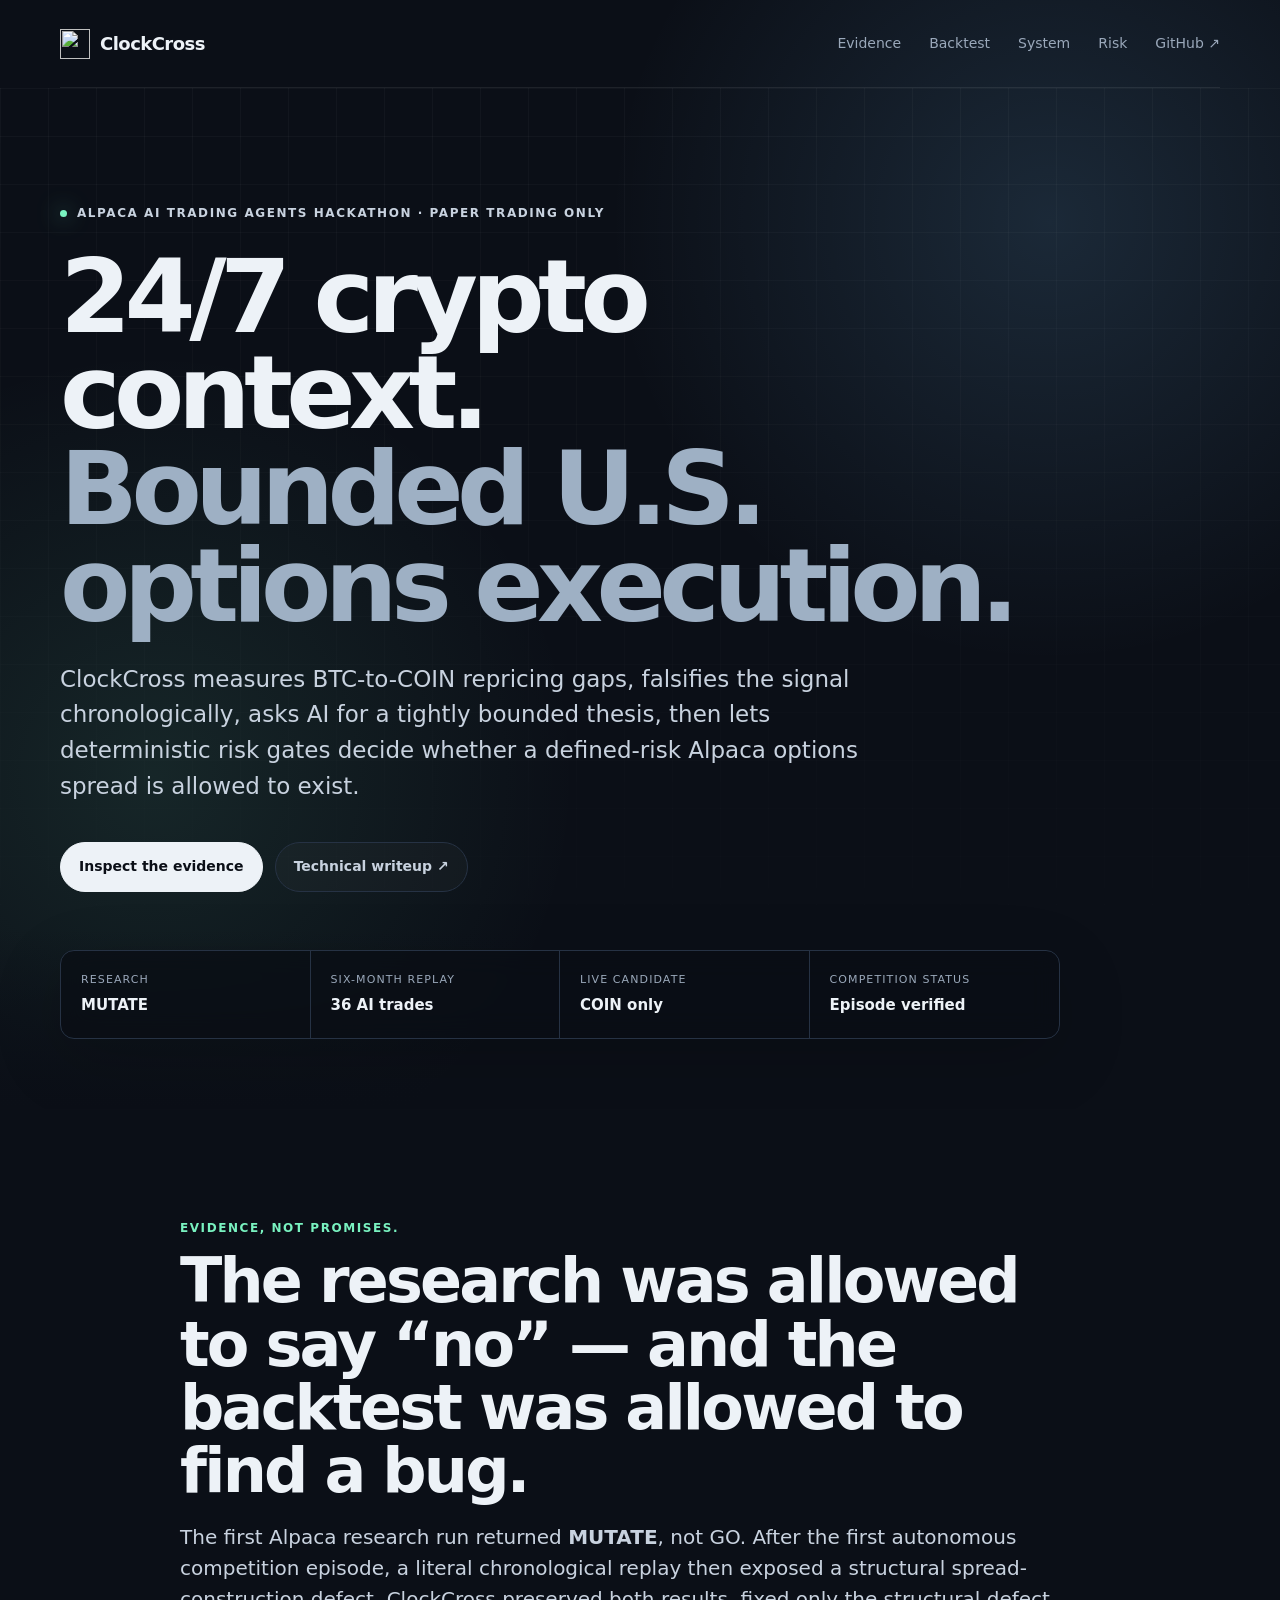
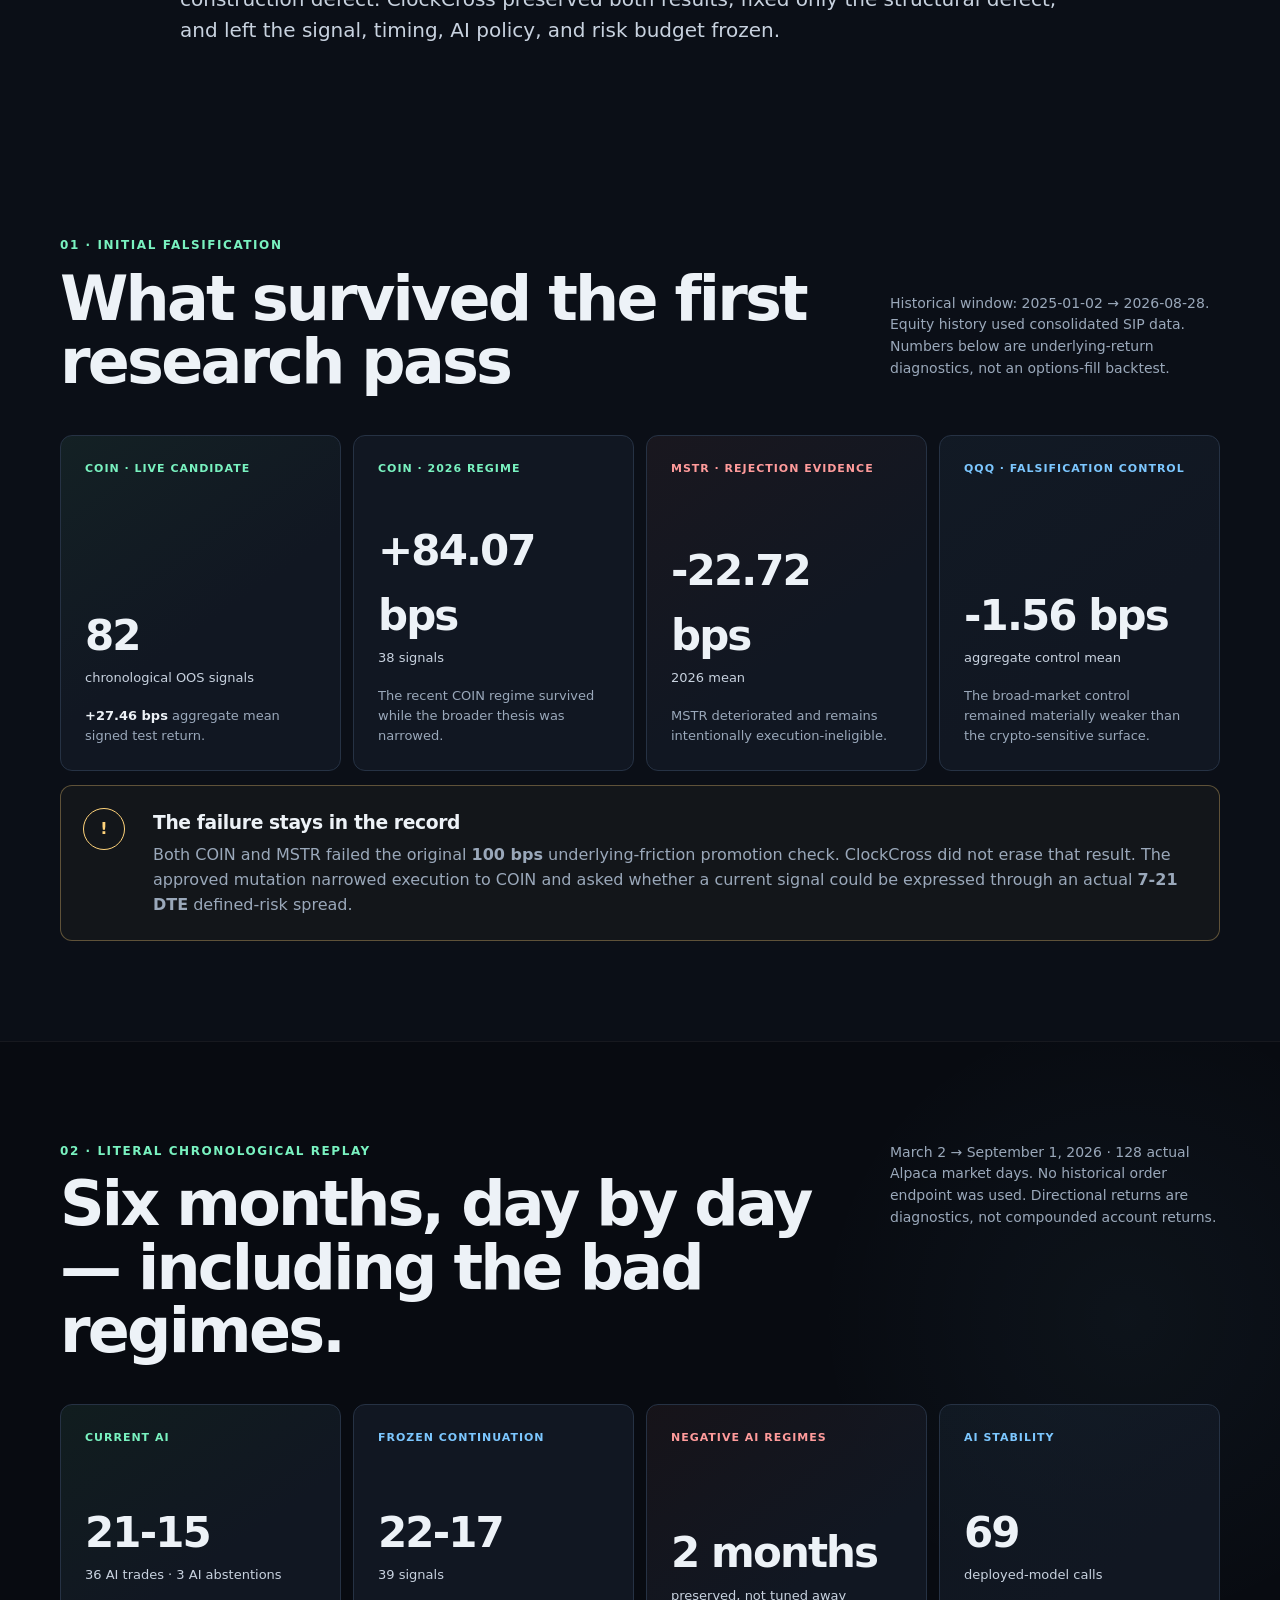
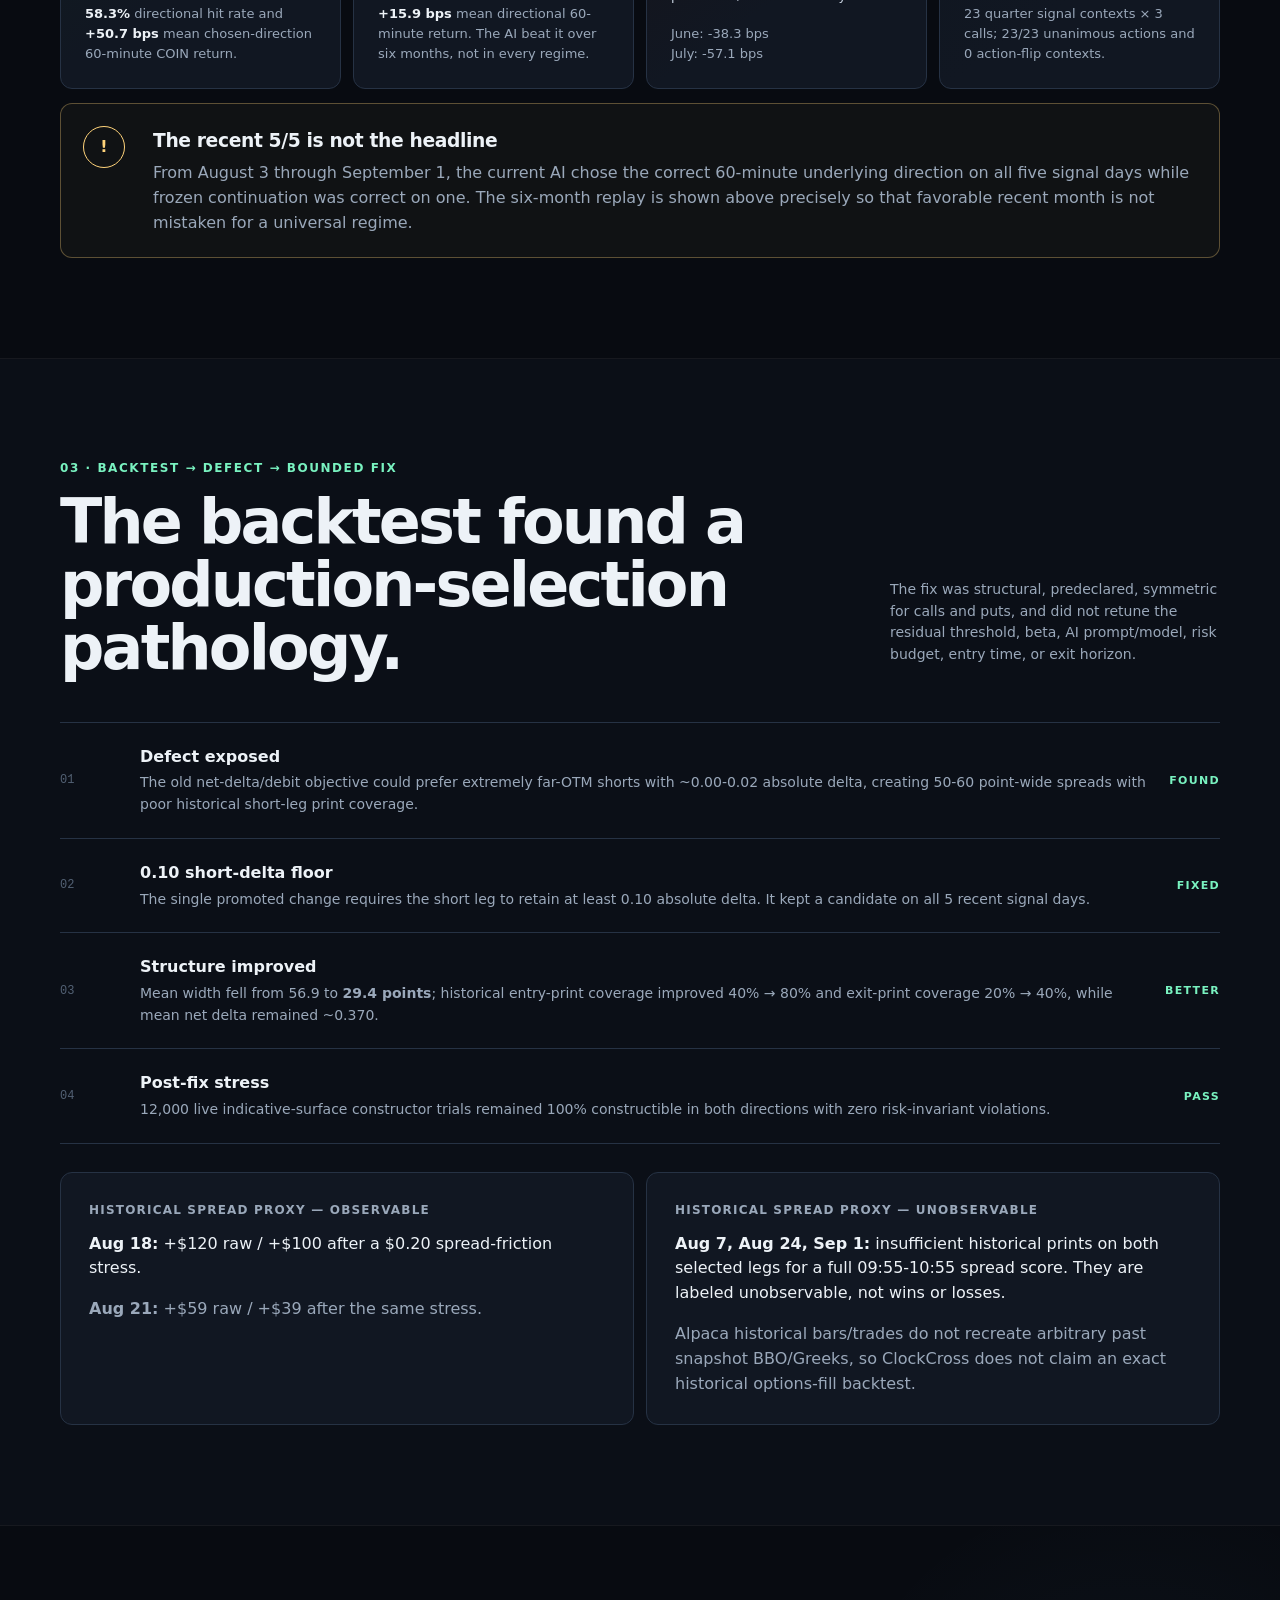
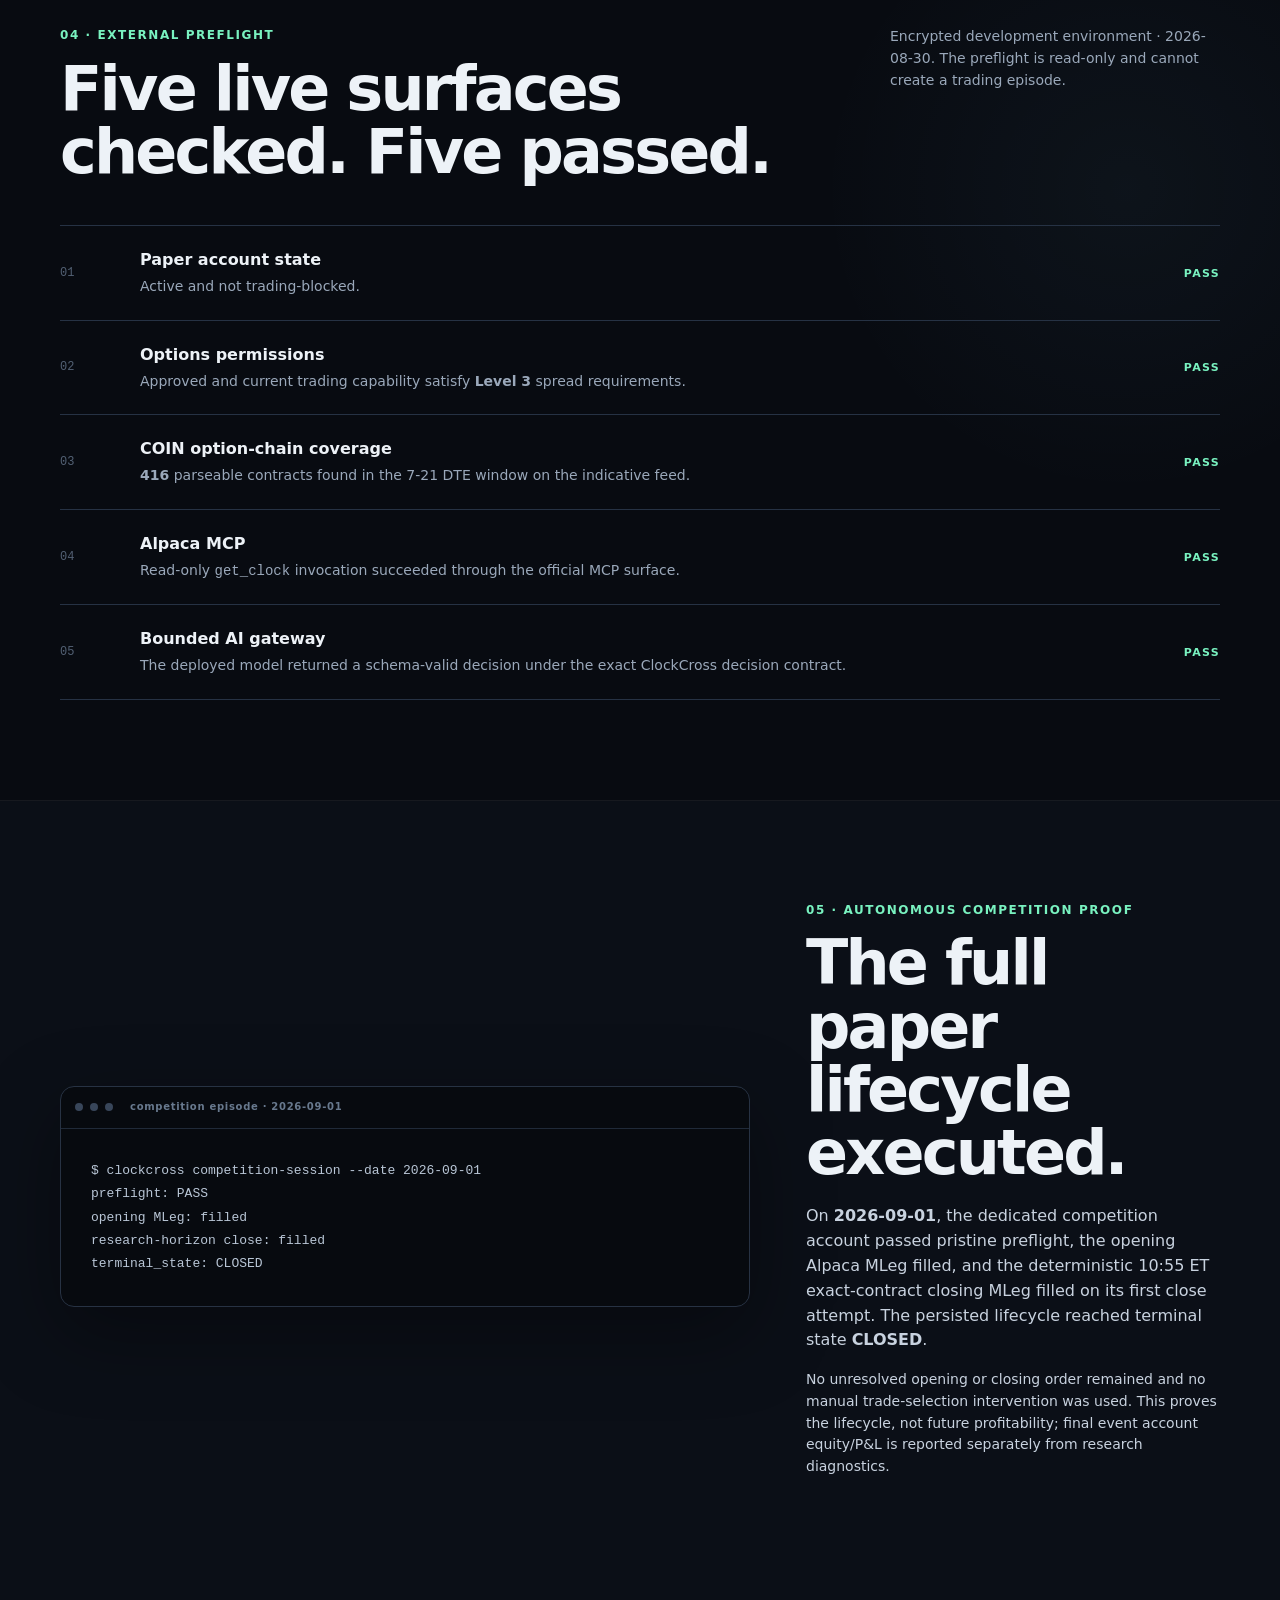
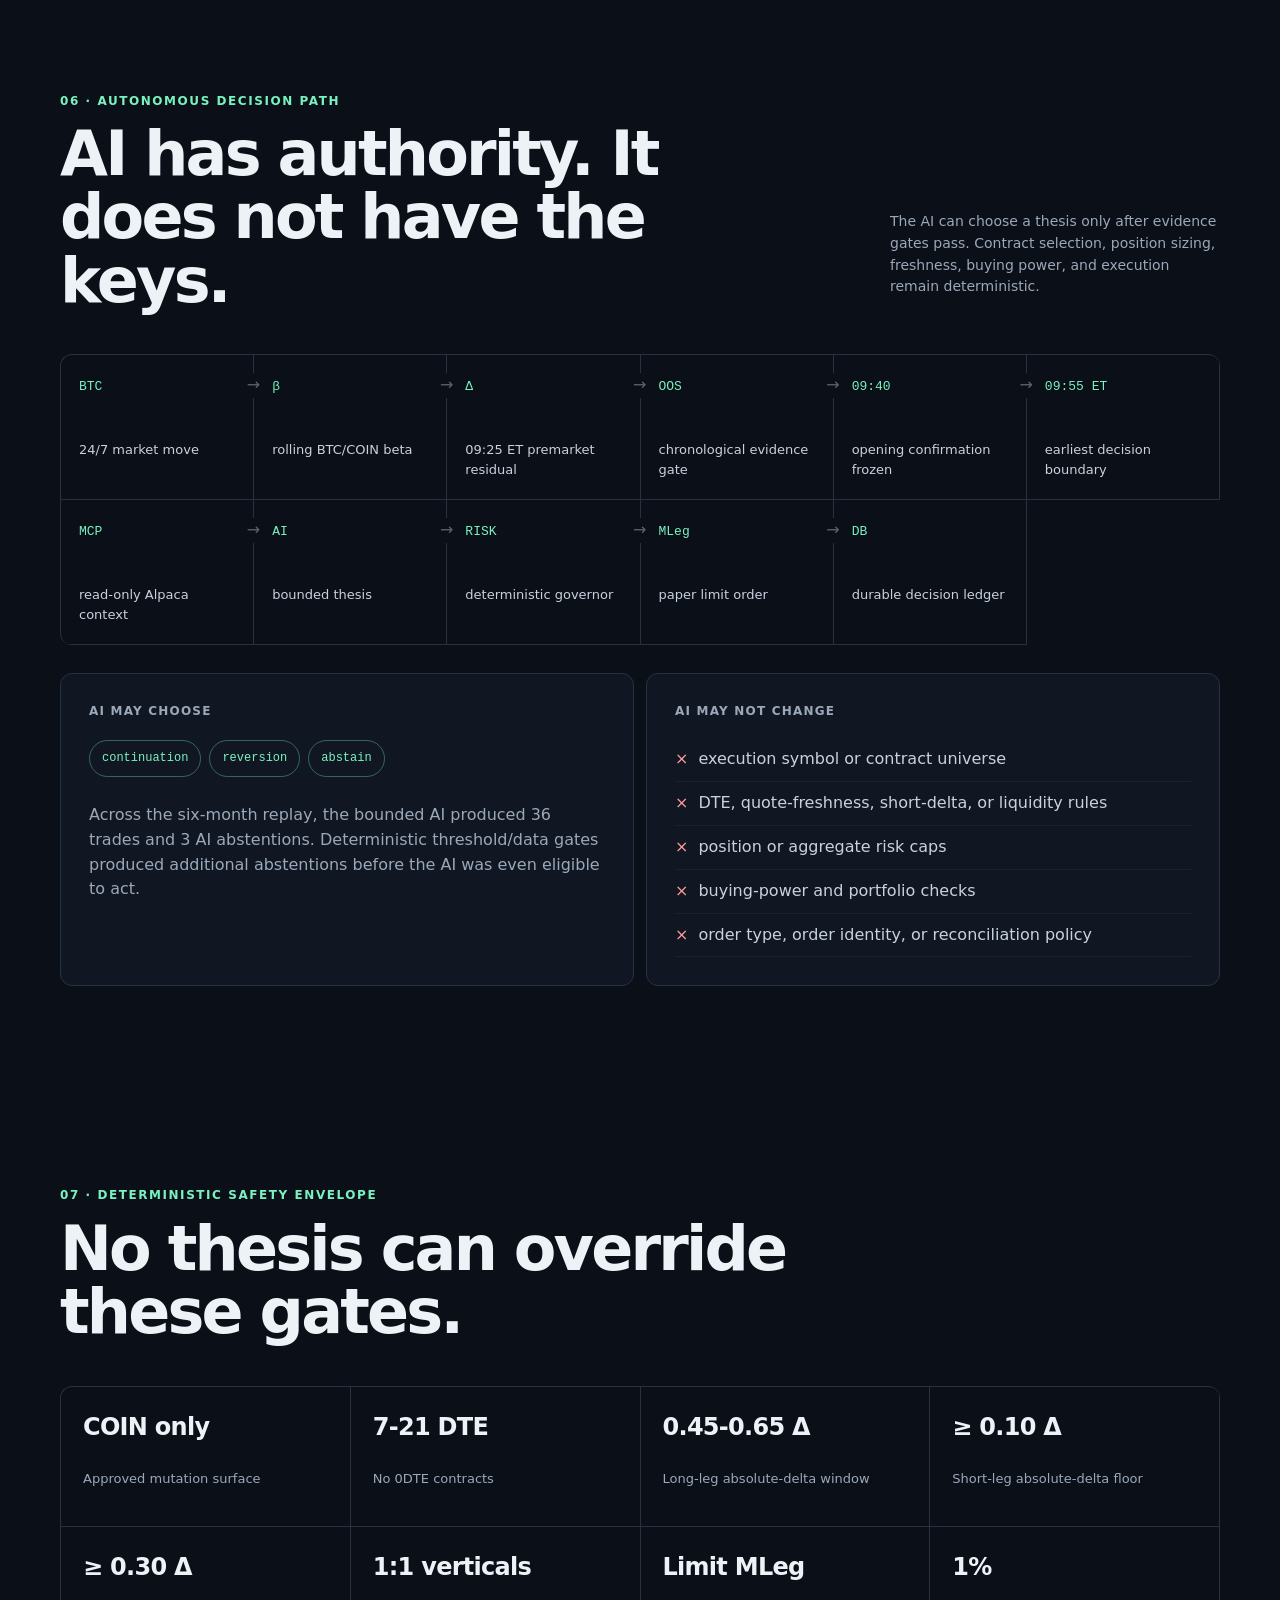
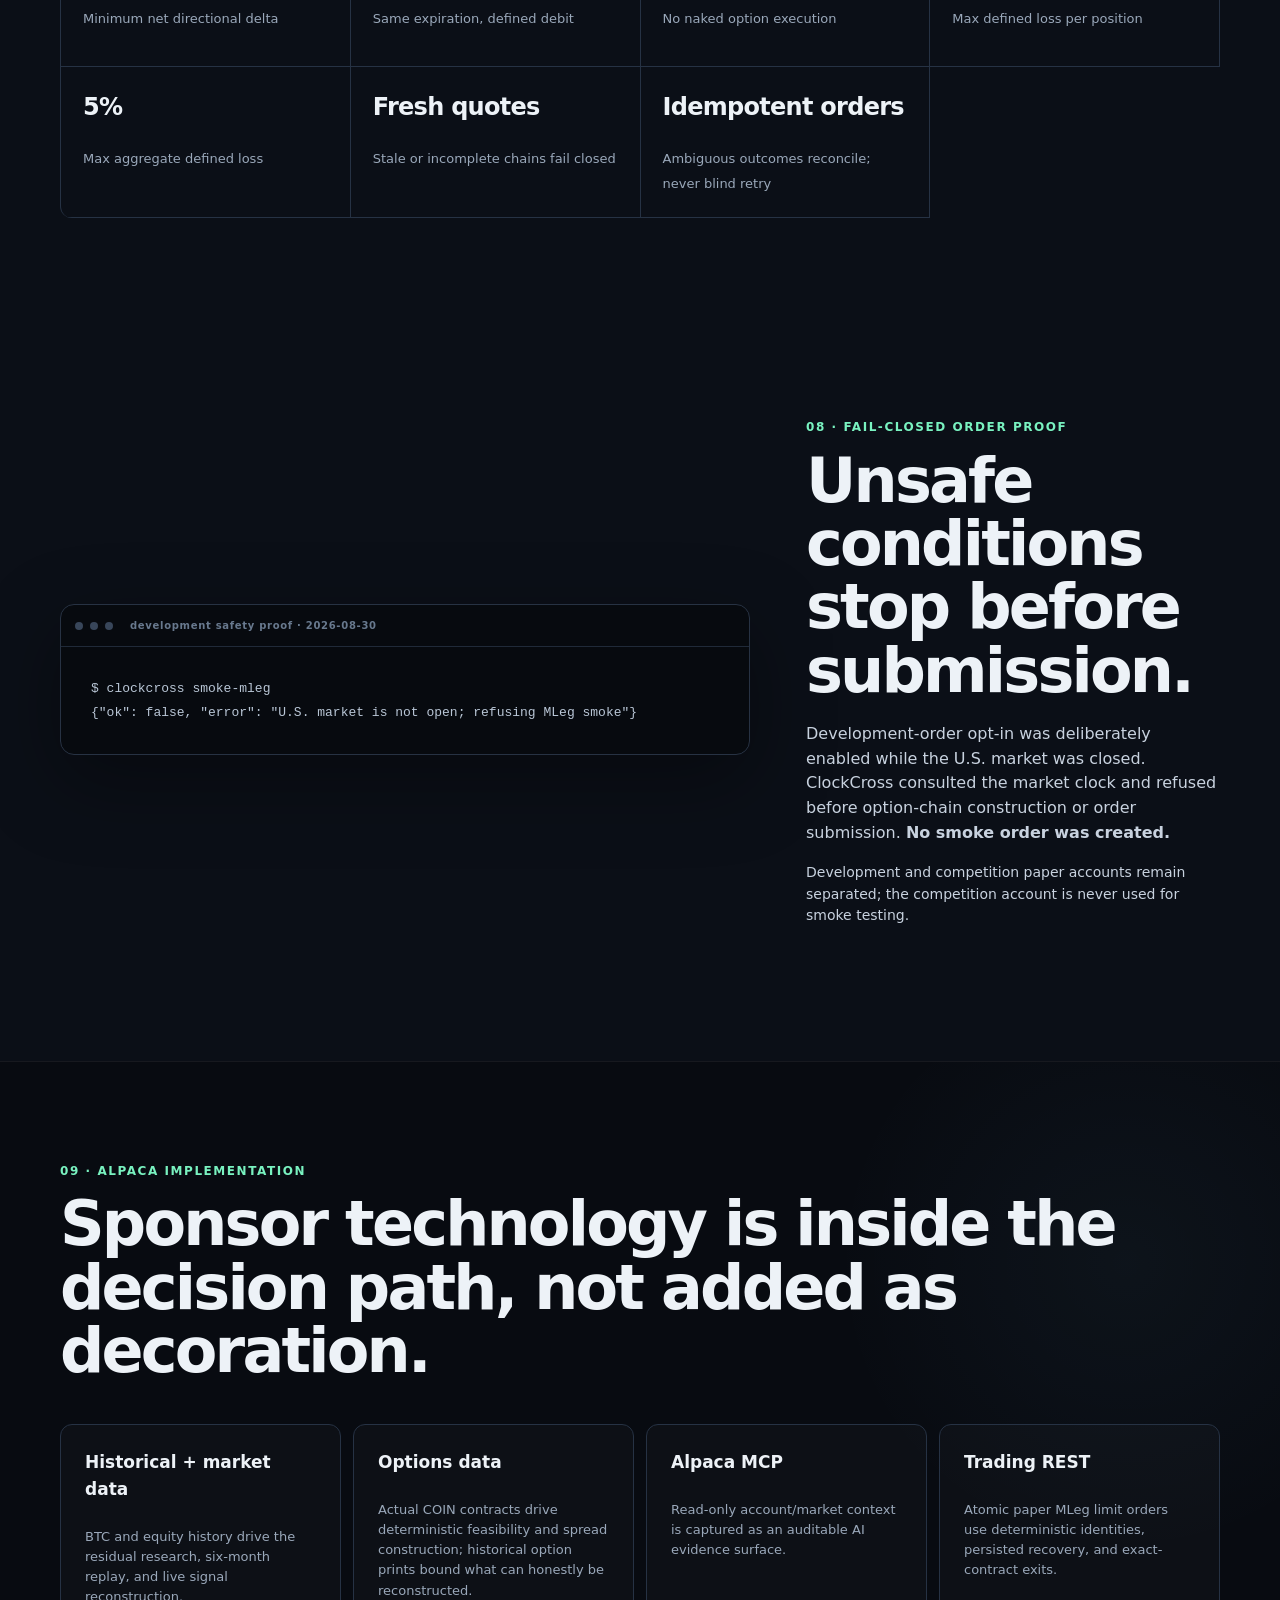
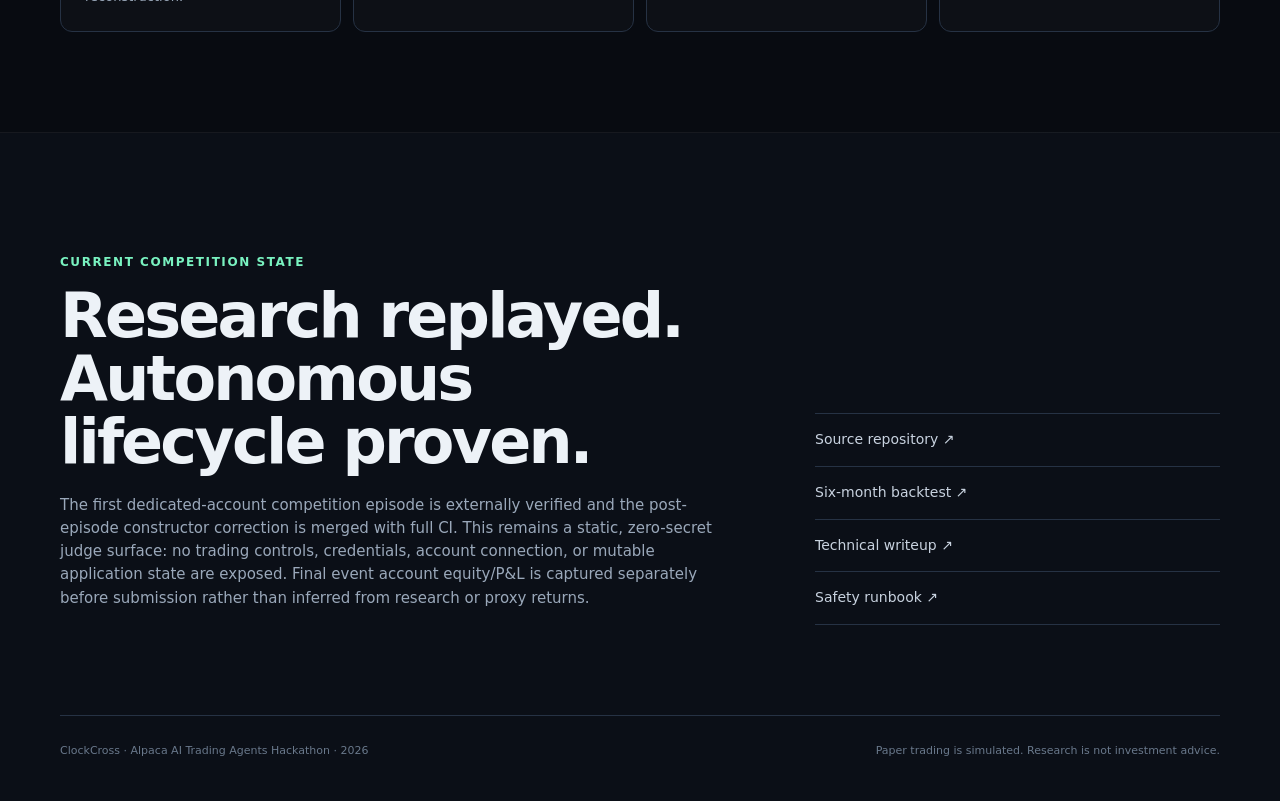
==== commit d201a8b2: "feat: refresh judge evidence surface" ====
--- a/deploy/cloudflare-demo/public/index.html
+++ b/deploy/cloudflare-demo/public/index.html
@@ -37,6 +37,7 @@
           <a class="brand" href="#top" aria-label="ClockCross home"><img class="brand-mark" src="/logo-mark.svg" width="30" height="30" alt=""><span>ClockCross</span></a>
           <div class="nav-links">
             <a href="#evidence">Evidence</a>
+            <a href="#backtest">Backtest</a>
             <a href="#system">System</a>
             <a href="#risk">Risk</a>
             <a href="https://github.com/AKzar1el/clockcross" rel="noreferrer">GitHub ↗</a>
@@ -49,13 +50,13 @@
           <p class="lede">ClockCross measures BTC-to-COIN repricing gaps, falsifies the signal chronologically, asks AI for a tightly bounded thesis, then lets deterministic risk gates decide whether a defined-risk Alpaca options spread is allowed to exist.</p>
           <div class="hero-actions">
             <a class="primary" href="#evidence">Inspect the evidence</a>
-            <a class="secondary" href="https://github.com/AKzar1el/clockcross/blob/feat/clockcross-core/docs/ONE_PAGE_WRITEUP.md" rel="noreferrer">Technical writeup ↗</a>
+            <a class="secondary" href="https://github.com/AKzar1el/clockcross/blob/main/docs/ONE_PAGE_WRITEUP.md" rel="noreferrer">Technical writeup ↗</a>
           </div>
           <div class="status-strip" aria-label="Project status">
             <div><span class="label">Research</span><strong>MUTATE</strong></div>
-            <div><span class="label">External preflight</span><strong>5 / 5</strong></div>
+            <div><span class="label">Six-month replay</span><strong>36 AI trades</strong></div>
             <div><span class="label">Live candidate</span><strong>COIN only</strong></div>
-            <div><span class="label">Competition status</span><strong>Not started</strong></div>
+            <div><span class="label">Competition status</span><strong>Episode verified</strong></div>
           </div>
         </section>
       </div>
@@ -63,17 +64,17 @@
 
     <section class="shell statement">
       <p class="kicker">Evidence, not promises.</p>
-      <h2>The first research run did not say “GO.”</h2>
-      <p>ClockCross published the uncomfortable result instead: the broad hypothesis survived several chronological checks, but both crypto-sensitive equities failed an intentionally severe <strong>100 bps</strong> underlying-friction gate. The system therefore returned <strong>MUTATE</strong>, narrowed live execution to the currently supported surface, and kept the failure visible.</p>
+      <h2>The research was allowed to say “no” — and the backtest was allowed to find a bug.</h2>
+      <p>The first Alpaca research run returned <strong>MUTATE</strong>, not GO. After the first autonomous competition episode, a literal chronological replay then exposed a structural spread-construction defect. ClockCross preserved both results, fixed only the structural defect, and left the signal, timing, AI policy, and risk budget frozen.</p>
     </section>
 
     <section id="evidence" class="shell section">
       <div class="section-head">
         <div>
-          <p class="kicker">01 · Chronological research</p>
-          <h2>What survived falsification</h2>
-        </div>
-        <p class="section-note">Historical window: 2025-01-02 → 2026-08-28. Equity history used consolidated SIP data. Numbers below are underlying returns, not an options backtest.</p>
+          <p class="kicker">01 · Initial falsification</p>
+          <h2>What survived the first research pass</h2>
+        </div>
+        <p class="section-note">Historical window: 2025-01-02 → 2026-08-28. Equity history used consolidated SIP data. Numbers below are underlying-return diagnostics, not an options-fill backtest.</p>
       </div>
 
       <div class="metric-grid">
@@ -87,19 +88,19 @@
           <span class="metric-tag positive">COIN · 2026 regime</span>
           <strong>+84.07 bps</strong>
           <span>38 signals</span>
-          <p>Recent folds support continuation more than the older aggregate does.</p>
+          <p>The recent COIN regime survived while the broader thesis was narrowed.</p>
         </article>
         <article class="metric negative-card">
           <span class="metric-tag negative">MSTR · rejection evidence</span>
           <strong>-22.72 bps</strong>
           <span>2026 mean</span>
-          <p>The older MSTR effect deteriorated. MSTR is intentionally not execution-eligible.</p>
+          <p>MSTR deteriorated and remains intentionally execution-ineligible.</p>
         </article>
         <article class="metric control-card">
           <span class="metric-tag neutral">QQQ · falsification control</span>
           <strong>-1.56 bps</strong>
           <span>aggregate control mean</span>
-          <p>The broad-market control remained materially weaker than the crypto-sensitive surfaces.</p>
+          <p>The broad-market control remained materially weaker than the crypto-sensitive surface.</p>
         </article>
       </div>
 
@@ -107,8 +108,85 @@
         <div class="disclosure-icon">!</div>
         <div>
           <h3>The failure stays in the record</h3>
-          <p>Both COIN and MSTR failed the original <strong>100 bps</strong> underlying-friction promotion check. ClockCross does not erase or relabel that result. The approved mutation asks a narrower question: can a recent COIN signal be expressed economically through an actual 7-21 DTE defined-risk option spread?</p>
-        </div>
+          <p>Both COIN and MSTR failed the original <strong>100 bps</strong> underlying-friction promotion check. ClockCross did not erase that result. The approved mutation narrowed execution to COIN and asked whether a current signal could be expressed through an actual <strong>7-21 DTE</strong> defined-risk spread.</p>
+        </div>
+      </div>
+    </section>
+
+    <section id="backtest" class="dark-band">
+      <div class="shell section">
+        <div class="section-head compact">
+          <div>
+            <p class="kicker">02 · Literal chronological replay</p>
+            <h2>Six months, day by day — including the bad regimes.</h2>
+          </div>
+          <p class="section-note">March 2 → September 1, 2026 · 128 actual Alpaca market days. No historical order endpoint was used. Directional returns are diagnostics, not compounded account returns.</p>
+        </div>
+
+        <div class="metric-grid">
+          <article class="metric featured">
+            <span class="metric-tag positive">Current AI</span>
+            <strong>21-15</strong>
+            <span>36 AI trades · 3 AI abstentions</span>
+            <p><b>58.3%</b> directional hit rate and <b>+50.7 bps</b> mean chosen-direction 60-minute COIN return.</p>
+          </article>
+          <article class="metric">
+            <span class="metric-tag neutral">Frozen continuation</span>
+            <strong>22-17</strong>
+            <span>39 signals</span>
+            <p><b>+15.9 bps</b> mean directional 60-minute return. The AI beat it over six months, not in every regime.</p>
+          </article>
+          <article class="metric negative-card">
+            <span class="metric-tag negative">Negative AI regimes</span>
+            <strong>2 months</strong>
+            <span>preserved, not tuned away</span>
+            <p>June: -38.3 bps<br>July: -57.1 bps</p>
+          </article>
+          <article class="metric control-card">
+            <span class="metric-tag neutral">AI stability</span>
+            <strong>69</strong>
+            <span>deployed-model calls</span>
+            <p>23 quarter signal contexts × 3 calls; 23/23 unanimous actions and 0 action-flip contexts.</p>
+          </article>
+        </div>
+
+        <div class="disclosure">
+          <div class="disclosure-icon">!</div>
+          <div>
+            <h3>The recent 5/5 is not the headline</h3>
+            <p>From August 3 through September 1, the current AI chose the correct 60-minute underlying direction on all five signal days while frozen continuation was correct on one. The six-month replay is shown above precisely so that favorable recent month is not mistaken for a universal regime.</p>
+          </div>
+        </div>
+      </div>
+    </section>
+
+    <section class="shell section">
+      <div class="section-head">
+        <div>
+          <p class="kicker">03 · Backtest → defect → bounded fix</p>
+          <h2>The backtest found a production-selection pathology.</h2>
+        </div>
+        <p class="section-note">The fix was structural, predeclared, symmetric for calls and puts, and did not retune the residual threshold, beta, AI prompt/model, risk budget, entry time, or exit horizon.</p>
+      </div>
+
+      <div class="proof-list">
+        <div class="proof"><span>01</span><div><strong>Defect exposed</strong><p>The old net-delta/debit objective could prefer extremely far-OTM shorts with ~0.00-0.02 absolute delta, creating 50-60 point-wide spreads with poor historical short-leg print coverage.</p></div><em>FOUND</em></div>
+        <div class="proof"><span>02</span><div><strong>0.10 short-delta floor</strong><p>The single promoted change requires the short leg to retain at least 0.10 absolute delta. It kept a candidate on all 5 recent signal days.</p></div><em>FIXED</em></div>
+        <div class="proof"><span>03</span><div><strong>Structure improved</strong><p>Mean width fell from 56.9 to <b>29.4 points</b>; historical entry-print coverage improved 40% → 80% and exit-print coverage 20% → 40%, while mean net delta remained ~0.370.</p></div><em>BETTER</em></div>
+        <div class="proof"><span>04</span><div><strong>Post-fix stress</strong><p>12,000 live indicative-surface constructor trials remained 100% constructible in both directions with zero risk-invariant violations.</p></div><em>PASS</em></div>
+      </div>
+
+      <div class="authority-grid">
+        <article>
+          <p class="mini-title">Historical spread proxy — observable</p>
+          <p><strong>Aug 18:</strong> +$120 raw / +$100 after a $0.20 spread-friction stress.</p>
+          <p><strong>Aug 21:</strong> +$59 raw / +$39 after the same stress.</p>
+        </article>
+        <article>
+          <p class="mini-title">Historical spread proxy — unobservable</p>
+          <p><strong>Aug 7, Aug 24, Sep 1:</strong> insufficient historical prints on both selected legs for a full 09:55-10:55 spread score. They are labeled unobservable, not wins or losses.</p>
+          <p>Alpaca historical bars/trades do not recreate arbitrary past snapshot BBO/Greeks, so ClockCross does not claim an exact historical options-fill backtest.</p>
+        </article>
       </div>
     </section>
 
@@ -116,8 +194,8 @@
       <div class="shell section">
         <div class="section-head compact">
           <div>
-            <p class="kicker">02 · Live external proof</p>
-            <h2>Five surfaces checked. Five passed.</h2>
+            <p class="kicker">04 · External preflight</p>
+            <h2>Five live surfaces checked. Five passed.</h2>
           </div>
           <p class="section-note">Encrypted development environment · 2026-08-30. The preflight is read-only and cannot create a trading episode.</p>
         </div>
@@ -131,10 +209,27 @@
       </div>
     </section>
 
+    <section class="shell section safety-proof">
+      <div class="terminal" aria-label="Verified competition episode">
+        <div class="terminal-top"><span></span><span></span><span></span><b>competition episode · 2026-09-01</b></div>
+        <pre><code>$ clockcross competition-session --date 2026-09-01
+preflight: PASS
+opening MLeg: filled
+research-horizon close: filled
+terminal_state: CLOSED</code></pre>
+      </div>
+      <div class="safety-copy">
+        <p class="kicker">05 · Autonomous competition proof</p>
+        <h2>The full paper lifecycle executed.</h2>
+        <p>On <strong>2026-09-01</strong>, the dedicated competition account passed pristine preflight, the opening Alpaca MLeg filled, and the deterministic 10:55 ET exact-contract closing MLeg filled on its first close attempt. The persisted lifecycle reached terminal state <strong>CLOSED</strong>.</p>
+        <p class="muted">No unresolved opening or closing order remained and no manual trade-selection intervention was used. This proves the lifecycle, not future profitability; final event account equity/P&amp;L is reported separately from research diagnostics.</p>
+      </div>
+    </section>
+
     <section id="system" class="shell section">
       <div class="section-head">
         <div>
-          <p class="kicker">03 · Autonomous decision path</p>
+          <p class="kicker">06 · Autonomous decision path</p>
           <h2>AI has authority. It does not have the keys.</h2>
         </div>
         <p class="section-note">The AI can choose a thesis only after evidence gates pass. Contract selection, position sizing, freshness, buying power, and execution remain deterministic.</p>
@@ -158,13 +253,13 @@
         <article>
           <p class="mini-title">AI may choose</p>
           <div class="pill-row"><span>continuation</span><span>reversion</span><span>abstain</span></div>
-          <p>The model receives a compact schema-bounded context after deterministic signal and chain checks. Company-specific news or unclear context pushes toward abstention.</p>
+          <p>Across the six-month replay, the bounded AI produced 36 trades and 3 AI abstentions. Deterministic threshold/data gates produced additional abstentions before the AI was even eligible to act.</p>
         </article>
         <article>
           <p class="mini-title">AI may not change</p>
           <ul class="clean-list">
             <li>execution symbol or contract universe</li>
-            <li>DTE, quote-freshness, or liquidity rules</li>
+            <li>DTE, quote-freshness, short-delta, or liquidity rules</li>
             <li>position or aggregate risk caps</li>
             <li>buying-power and portfolio checks</li>
             <li>order type, order identity, or reconciliation policy</li>
@@ -176,13 +271,16 @@
     <section id="risk" class="shell section">
       <div class="section-head">
         <div>
-          <p class="kicker">04 · Deterministic safety envelope</p>
+          <p class="kicker">07 · Deterministic safety envelope</p>
           <h2>No thesis can override these gates.</h2>
         </div>
       </div>
       <div class="risk-grid">
         <div><strong>COIN only</strong><span>Approved mutation surface</span></div>
         <div><strong>7-21 DTE</strong><span>No 0DTE contracts</span></div>
+        <div><strong>0.45-0.65 Δ</strong><span>Long-leg absolute-delta window</span></div>
+        <div><strong>≥ 0.10 Δ</strong><span>Short-leg absolute-delta floor</span></div>
+        <div><strong>≥ 0.30 Δ</strong><span>Minimum net directional delta</span></div>
         <div><strong>1:1 verticals</strong><span>Same expiration, defined debit</span></div>
         <div><strong>Limit MLeg</strong><span>No naked option execution</span></div>
         <div><strong>1%</strong><span>Max defined loss per position</span></div>
@@ -199,22 +297,22 @@
 {"ok": false, "error": "U.S. market is not open; refusing MLeg smoke"}</code></pre>
       </div>
       <div class="safety-copy">
-        <p class="kicker">05 · Fail-closed order proof</p>
-        <h2>The dangerous path was tested with opt-in enabled.</h2>
+        <p class="kicker">08 · Fail-closed order proof</p>
+        <h2>Unsafe conditions stop before submission.</h2>
         <p>Development-order opt-in was deliberately enabled while the U.S. market was closed. ClockCross consulted the market clock and refused before option-chain construction or order submission. <strong>No smoke order was created.</strong></p>
-        <p class="muted">The final competition paper account remains separate and will never receive a development smoke trade.</p>
+        <p class="muted">Development and competition paper accounts remain separated; the competition account is never used for smoke testing.</p>
       </div>
     </section>
 
     <section class="dark-band sponsor-band">
       <div class="shell section">
-        <p class="kicker">06 · Alpaca implementation</p>
+        <p class="kicker">09 · Alpaca implementation</p>
         <h2>Sponsor technology is inside the decision path, not added as decoration.</h2>
         <div class="sponsor-grid">
-          <article><strong>Historical + market data</strong><p>BTC and equity history drive residual research and live signal reconstruction.</p></article>
-          <article><strong>Options chain</strong><p>Actual COIN contracts drive deterministic feasibility and spread construction.</p></article>
+          <article><strong>Historical + market data</strong><p>BTC and equity history drive the residual research, six-month replay, and live signal reconstruction.</p></article>
+          <article><strong>Options data</strong><p>Actual COIN contracts drive deterministic feasibility and spread construction; historical option prints bound what can honestly be reconstructed.</p></article>
           <article><strong>Alpaca MCP</strong><p>Read-only account/market context is captured as an auditable AI evidence surface.</p></article>
-          <article><strong>Trading REST</strong><p>Atomic paper MLeg limit orders use deterministic identities and reconciliation.</p></article>
+          <article><strong>Trading REST</strong><p>Atomic paper MLeg limit orders use deterministic identities, persisted recovery, and exact-contract exits.</p></article>
         </div>
       </div>
     </section>
@@ -222,13 +320,14 @@
     <section class="shell final-section">
       <div>
         <p class="kicker">Current competition state</p>
-        <h2>Development verified.<br>Competition account not started.</h2>
-        <p>ClockCross is intentionally preserving the fresh-account requirement until development smoke testing is complete. This page is a static, zero-secret judge surface: it has no trading controls, no live account connection, and no mutable application state.</p>
+        <h2>Research replayed.<br>Autonomous lifecycle proven.</h2>
+        <p>The first dedicated-account competition episode is externally verified and the post-episode constructor correction is merged with full CI. This remains a static, zero-secret judge surface: no trading controls, credentials, account connection, or mutable application state are exposed. Final event account equity/P&amp;L is captured separately before submission rather than inferred from research or proxy returns.</p>
       </div>
       <div class="final-links">
         <a href="https://github.com/AKzar1el/clockcross" rel="noreferrer">Source repository ↗</a>
-        <a href="https://github.com/AKzar1el/clockcross/blob/feat/clockcross-core/docs/research/2026-08-29-initial-alpaca-run.md" rel="noreferrer">Research interpretation ↗</a>
-        <a href="https://github.com/AKzar1el/clockcross/blob/feat/clockcross-core/docs/OPERATIONS.md" rel="noreferrer">Safety runbook ↗</a>
+        <a href="https://github.com/AKzar1el/clockcross/blob/main/docs/research/2026-09-01-end-to-end-backtest.md" rel="noreferrer">Six-month backtest ↗</a>
+        <a href="https://github.com/AKzar1el/clockcross/blob/main/docs/ONE_PAGE_WRITEUP.md" rel="noreferrer">Technical writeup ↗</a>
+        <a href="https://github.com/AKzar1el/clockcross/blob/main/docs/OPERATIONS.md" rel="noreferrer">Safety runbook ↗</a>
       </div>
     </section>
 
--- a/deploy/cloudflare-demo/public/styles.css
+++ b/deploy/cloudflare-demo/public/styles.css
@@ -24,6 +24,8 @@
   line-height: 1.55;
   -webkit-font-smoothing: antialiased;
 }
+main { overflow: clip; }
+section[id] { scroll-margin-top: 26px; }
 
 a { color: inherit; text-decoration: none; }
 a:hover { color: var(--accent); }
@@ -31,13 +33,15 @@
 
 .shell { width: min(calc(100% - 40px), var(--max)); margin-inline: auto; }
 .hero {
+  width: 100%;
   min-height: 760px;
   position: relative;
-  display: flex;
-  flex-direction: column;
+  overflow: hidden;
+  isolation: isolate;
   background:
-    radial-gradient(circle at 82% 20%, rgba(124, 199, 255, .12), transparent 30%),
-    radial-gradient(circle at 12% 70%, rgba(121, 242, 192, .09), transparent 28%);
+    radial-gradient(circle at 82% 20%, rgba(124, 199, 255, .14), transparent 32%),
+    radial-gradient(circle at 12% 70%, rgba(121, 242, 192, .1), transparent 31%),
+    linear-gradient(180deg, #0b0f17 0%, #0b0f17 82%, rgba(11,15,23,.98) 100%);
 }
 .hero::before {
   content: "";
@@ -46,7 +50,23 @@
   pointer-events: none;
   background-image: linear-gradient(rgba(255,255,255,.035) 1px, transparent 1px), linear-gradient(90deg, rgba(255,255,255,.035) 1px, transparent 1px);
   background-size: 48px 48px;
-  mask-image: linear-gradient(to bottom, black, transparent 92%);
+  mask-image: linear-gradient(to bottom, black, transparent 94%);
+  opacity: .9;
+}
+.hero::after {
+  content: "";
+  position: absolute;
+  inset: auto 0 0;
+  height: 180px;
+  pointer-events: none;
+  background: linear-gradient(to bottom, transparent, var(--bg));
+}
+.hero-inner {
+  min-height: 760px;
+  position: relative;
+  z-index: 1;
+  display: flex;
+  flex-direction: column;
 }
 .topbar {
   height: 88px;
@@ -57,7 +77,15 @@
   position: relative;
   z-index: 2;
 }
-.brand { font-size: 18px; font-weight: 760; letter-spacing: -.03em; }
+.brand {
+  display: inline-flex;
+  align-items: center;
+  gap: 10px;
+  font-size: 18px;
+  font-weight: 760;
+  letter-spacing: -.03em;
+}
+.brand-mark { width: 30px; height: 30px; display: block; }
 .nav-links { display: flex; gap: 28px; align-items: center; color: var(--muted); font-size: 14px; }
 .hero-copy { position: relative; z-index: 1; padding: 112px 0 70px; max-width: 1000px; }
 .eyebrow, .kicker {
@@ -89,16 +117,21 @@
   font-size: 14px;
   font-weight: 700;
   border: 1px solid var(--line);
+  transition: border-color .16s ease, background .16s ease, color .16s ease, transform .16s ease;
 }
 .primary { background: var(--text); color: var(--bg); border-color: var(--text); }
-.primary:hover { background: var(--accent); color: var(--bg); border-color: var(--accent); }
+.primary:hover { background: var(--accent); color: var(--bg); border-color: var(--accent); transform: translateY(-1px); }
 .secondary { color: var(--soft); background: rgba(255,255,255,.025); }
+.secondary:hover { border-color: #4b5d73; transform: translateY(-1px); }
 .status-strip {
   display: grid;
   grid-template-columns: repeat(4, 1fr);
   border: 1px solid var(--line);
+  border-radius: 14px;
+  overflow: hidden;
   background: rgba(10,14,21,.74);
   backdrop-filter: blur(14px);
+  box-shadow: 0 20px 70px rgba(0,0,0,.16);
 }
 .status-strip > div { padding: 20px; border-right: 1px solid var(--line); }
 .status-strip > div:last-child { border-right: 0; }
@@ -116,6 +149,7 @@
 .metric {
   min-height: 285px;
   border: 1px solid var(--line);
+  border-radius: 12px;
   background: var(--panel);
   padding: 24px;
   display: flex;
@@ -132,12 +166,17 @@
 .metric > span:not(.metric-tag) { color: var(--soft); font-size: 13px; }
 .metric p { color: var(--muted); font-size: 13px; margin: 18px 0 0; }
 .metric p b { color: var(--text); }
-.disclosure { margin-top: 14px; border: 1px solid rgba(255,211,122,.32); display: grid; grid-template-columns: 52px 1fr; gap: 18px; padding: 22px; background: rgba(255,211,122,.035); }
+.disclosure { margin-top: 14px; border: 1px solid rgba(255,211,122,.32); border-radius: 12px; display: grid; grid-template-columns: 52px 1fr; gap: 18px; padding: 22px; background: rgba(255,211,122,.035); }
 .disclosure-icon { width: 42px; height: 42px; border: 1px solid var(--warning); color: var(--warning); display: grid; place-items: center; border-radius: 50%; font-weight: 800; }
 .disclosure h3 { margin: 0 0 6px; }
 .disclosure p { color: var(--muted); margin: 0; }
 
-.dark-band { background: #080b11; border-block: 1px solid rgba(255,255,255,.06); }
+.dark-band {
+  background:
+    radial-gradient(circle at 88% 30%, rgba(124,199,255,.045), transparent 24%),
+    #080b11;
+  border-block: 1px solid rgba(255,255,255,.06);
+}
 .proof-list { border-top: 1px solid var(--line); }
 .proof { display: grid; grid-template-columns: 58px 1fr auto; gap: 22px; align-items: center; border-bottom: 1px solid var(--line); padding: 22px 0; }
 .proof > span { color: #536174; font-family: monospace; font-size: 12px; }
@@ -145,14 +184,14 @@
 .proof p { color: var(--muted); margin: 0; font-size: 14px; }
 .proof em { color: var(--accent); font-style: normal; font-size: 11px; letter-spacing: .12em; font-weight: 800; }
 
-.flow { list-style: none; padding: 0; margin: 0; display: grid; grid-template-columns: repeat(6, 1fr); border-left: 1px solid var(--line); border-top: 1px solid var(--line); }
+.flow { list-style: none; padding: 0; margin: 0; display: grid; grid-template-columns: repeat(6, 1fr); border-left: 1px solid var(--line); border-top: 1px solid var(--line); border-radius: 12px; overflow: hidden; }
 .flow li { min-height: 145px; border-right: 1px solid var(--line); border-bottom: 1px solid var(--line); padding: 18px; position: relative; }
 .flow li::after { content: "→"; position: absolute; right: -7px; top: 18px; color: #556477; background: var(--bg); z-index: 1; }
 .flow li:nth-child(6)::after, .flow li:last-child::after { display: none; }
 .flow span { font-family: monospace; color: var(--accent); font-size: 13px; }
 .flow p { margin: 42px 0 0; color: var(--soft); font-size: 13px; }
 .authority-grid { display: grid; grid-template-columns: 1fr 1fr; gap: 12px; margin-top: 28px; }
-.authority-grid article { padding: 28px; border: 1px solid var(--line); background: var(--panel); }
+.authority-grid article { padding: 28px; border: 1px solid var(--line); border-radius: 12px; background: var(--panel); }
 .mini-title { color: var(--muted); font-size: 12px; text-transform: uppercase; letter-spacing: .1em; font-weight: 800; }
 .pill-row { display: flex; flex-wrap: wrap; gap: 8px; margin: 20px 0 26px; }
 .pill-row span { border: 1px solid rgba(121,242,192,.35); color: var(--accent); padding: 8px 12px; border-radius: 999px; font-family: monospace; font-size: 12px; }
@@ -161,12 +200,12 @@
 .clean-list li { color: var(--soft); padding: 9px 0; border-bottom: 1px solid rgba(255,255,255,.05); }
 .clean-list li::before { content: "×"; color: var(--danger); margin-right: 10px; }
 
-.risk-grid { display: grid; grid-template-columns: repeat(4, 1fr); border-top: 1px solid var(--line); border-left: 1px solid var(--line); }
+.risk-grid { display: grid; grid-template-columns: repeat(4, 1fr); border-top: 1px solid var(--line); border-left: 1px solid var(--line); border-radius: 12px; overflow: hidden; }
 .risk-grid div { min-height: 140px; padding: 22px; border-right: 1px solid var(--line); border-bottom: 1px solid var(--line); }
 .risk-grid strong { display: block; font-size: 24px; letter-spacing: -.03em; margin-bottom: 20px; }
 .risk-grid span { color: var(--muted); font-size: 13px; }
 .safety-proof { display: grid; grid-template-columns: 1.25fr .75fr; gap: 56px; align-items: center; }
-.terminal { border: 1px solid #273243; background: #070a0f; box-shadow: 0 26px 80px rgba(0,0,0,.35); }
+.terminal { border: 1px solid #273243; border-radius: 14px; overflow: hidden; background: #070a0f; box-shadow: 0 26px 80px rgba(0,0,0,.35); }
 .terminal-top { height: 42px; border-bottom: 1px solid #202a39; display: flex; align-items: center; gap: 7px; padding: 0 14px; }
 .terminal-top span { width: 8px; height: 8px; border-radius: 50%; background: #38465a; }
 .terminal-top b { margin-left: 10px; color: #68798e; font-size: 10px; font-weight: 600; letter-spacing: .07em; }
@@ -176,7 +215,7 @@
 
 .sponsor-band { margin-top: 20px; }
 .sponsor-grid { display: grid; grid-template-columns: repeat(4, 1fr); gap: 12px; margin-top: 42px; }
-.sponsor-grid article { border: 1px solid var(--line); padding: 24px; min-height: 180px; background: rgba(255,255,255,.018); }
+.sponsor-grid article { border: 1px solid var(--line); border-radius: 12px; padding: 24px; min-height: 180px; background: rgba(255,255,255,.018); }
 .sponsor-grid strong { font-size: 17px; }
 .sponsor-grid p { color: var(--muted); font-size: 13px; margin: 24px 0 0; }
 .final-section { padding: 120px 0 90px; display: grid; grid-template-columns: 1.25fr .75fr; gap: 80px; align-items: end; }
@@ -198,8 +237,11 @@
 
 @media (max-width: 620px) {
   .shell { width: min(calc(100% - 28px), var(--max)); }
-  .hero { min-height: auto; }
+  .hero, .hero-inner { min-height: auto; }
+  .hero::before { top: 72px; background-size: 40px 40px; }
   .topbar { height: 72px; }
+  .brand { font-size: 17px; }
+  .brand-mark { width: 27px; height: 27px; }
   .nav-links a:not(:last-child) { display: none; }
   .hero-copy { padding: 72px 0 52px; }
   h1 { font-size: clamp(48px, 16vw, 72px); }
